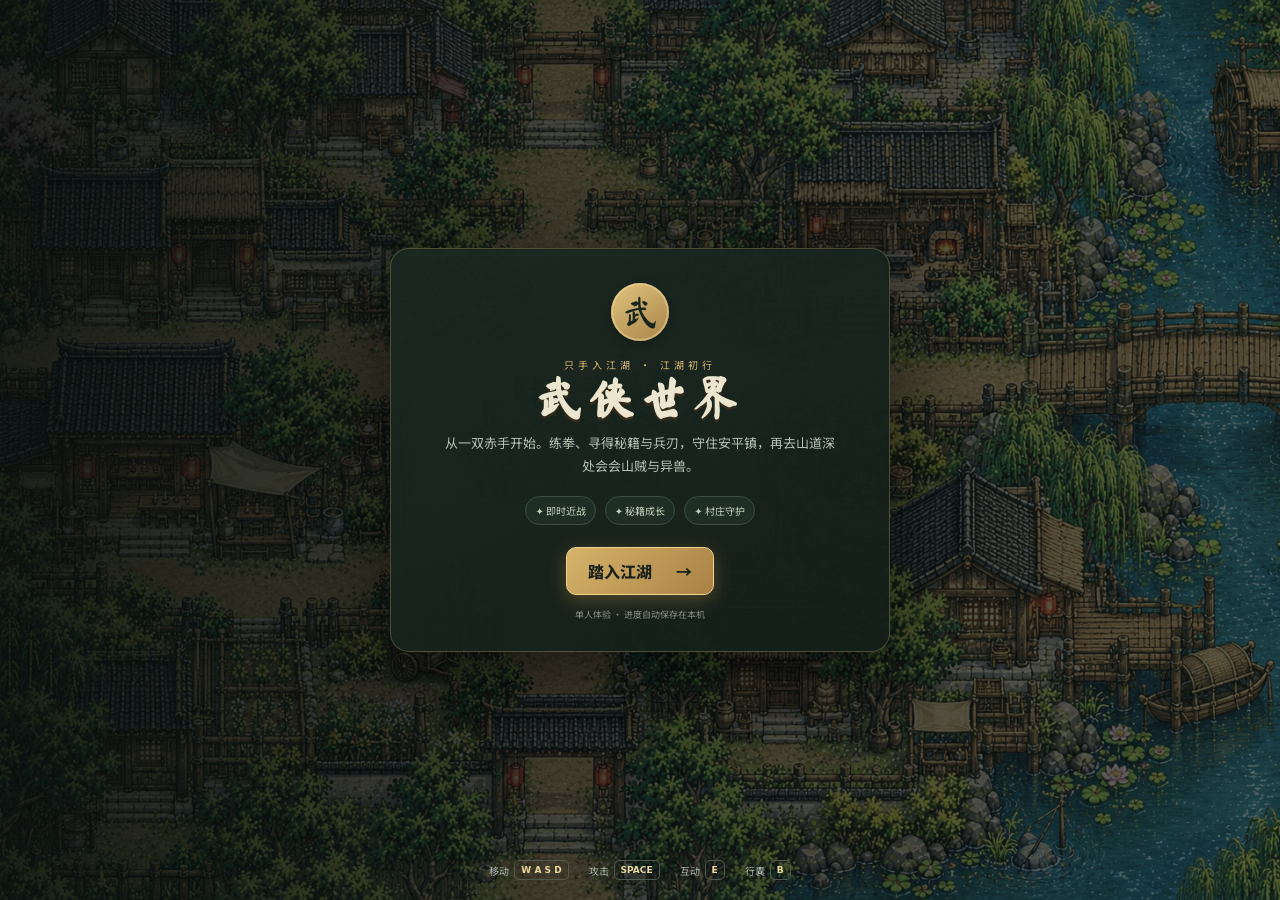
==== index.html @ d709525b "Rebuild as a single-player wuxia adventure" ====
<!doctype html>
<html lang="zh-Hans">
<head>
  <meta charset="utf-8">
  <meta name="viewport" content="width=device-width, initial-scale=1, viewport-fit=cover, maximum-scale=1, user-scalable=no">
  <meta name="theme-color" content="#111a16">
  <meta name="description" content="武侠世界：独自闯荡江湖，练武、护村、寻宝，与强盗和山中异兽交手。">
  <title>武侠世界 · 江湖初行</title>
  <link rel="preload" as="image" href="assets/art/wuxia-village.jpg">
  <link rel="stylesheet" href="styles.css">
</head>
<body>
  <main id="game" class="game-shell">
    <header class="topbar">
      <div class="brand">
        <div class="brand-seal" aria-hidden="true">武</div>
        <div><h1>武侠世界</h1><p>江湖初行 · 单人篇</p></div>
      </div>
      <div class="top-status">
        <span id="regionName" class="status-pill"><i></i>安平镇</span>
        <span class="status-pill"><span class="gold-icon">◈</span><b id="goldText">0</b></span>
        <span class="status-pill"><span class="time-icon">☼</span><b id="timeText">晨时</b></span>
      </div>
      <div class="top-actions">
        <button id="libraryBtn" class="top-button" type="button" title="武学与装备（B）">行囊 <kbd>B</kbd></button>
        <button id="skillsBtn" class="top-button" type="button" title="已学武学（K）">武学 <kbd>K</kbd></button>
      </div>
    </header>

    <section class="play-area" aria-label="武侠世界游戏画面">
      <canvas id="world" tabindex="0" aria-label="使用方向键或 WASD 移动，空格攻击，靠近目标按 E 互动"></canvas>
      <div class="scene-vignette" aria-hidden="true"></div>
      <div id="worldToast" class="world-toast" role="status" aria-live="polite"></div>
      <div class="scene-label"><span class="scene-dot"></span><span id="sceneTitle">安平镇</span><small id="sceneSubtitle">炊烟袅袅，江湖初行</small></div>
      <div class="event-ribbon" id="eventRibbon" hidden><span class="event-mark">!</span><span id="eventText"></span></div>
      <div id="bossBar" class="boss-bar" hidden>
        <div class="boss-label"><span>☠</span><strong id="bossName">山中异兽</strong><span id="bossHpText"></span></div>
        <div class="boss-track"><i id="bossHpBar"></i></div>
      </div>
      <div class="interaction-hint" id="interactionHint" hidden><kbd>E</kbd><span id="interactionText"></span></div>
      <div id="touchStick" class="touch-stick" aria-label="移动摇杆"><div id="stickKnob"></div></div>
      <div class="touch-actions">
        <button id="touchInteract" type="button" aria-label="互动">↥<small>互动</small></button>
        <button id="touchSkill" type="button" aria-label="武学技能">气<small>武学</small></button>
        <button id="touchAttack" type="button" class="attack-touch" aria-label="攻击">✦<small>出招</small></button>
      </div>
      <div class="map-chip" id="mapChip"><span>⌖</span> <span id="mapScene">安平镇</span><b id="dayCount">第 1 日</b></div>
    </section>

    <footer class="hud">
      <section class="vital-panel">
        <div class="vital-title"><span class="avatar-mark">侠</span><div><strong id="heroName">无名游侠</strong><small id="heroStyle">布衣 · 赤手空拳</small></div><button id="openStats" type="button" aria-label="打开角色属性">⌄</button></div>
        <div class="meter-row"><div class="meter-copy"><span>气血</span><b id="hpText">100 / 100</b></div><div class="meter hp-meter"><i id="hpBar"></i></div></div>
        <div class="meter-row qi-row"><div class="meter-copy"><span>内力</span><b id="qiText">40 / 40</b></div><div class="meter qi-meter"><i id="qiBar"></i></div></div>
        <div class="small-stats"><span>⚔ <b id="damageText">18</b></span><span>👣 <b id="speedText">220</b></span><span>☯ <b id="critText">5</b>%</span><span>村民 <b id="villagerText">3/3</b></span></div>
      </section>
      <section class="combat-panel">
        <div class="combat-heading"><div><strong>当前招式</strong><small id="combatHint">靠近敌人后挥拳，攻击会朝向目标</small></div><span id="weaponBadge" class="weapon-badge">空手</span></div>
        <div class="skill-row">
          <button id="basicAttack" class="skill-card basic-card" type="button"><span class="skill-key">SPACE</span><span class="skill-icon">✊</span><strong id="basicName">朴实拳</strong><small>近身 · 单体</small></button>
          <button id="activeSkill" class="skill-card" type="button" disabled><span class="skill-key">Q</span><span id="activeIcon" class="skill-icon">?</span><strong id="activeName">未习得</strong><small id="activeDesc">击败强敌寻得秘籍</small><i id="skillCooldown" class="cooldown-shade"></i></button>
          <div class="world-progress"><div class="progress-head"><strong>江湖阅历</strong><span id="xpText">0 / 80</span></div><div class="progress-track"><i id="xpBar"></i></div><div class="progress-foot"><span>击败 <b id="killText">0</b></span><span>护村 <b id="saveText">0</b></span></div></div>
        </div>
      </section>
      <section class="quick-actions">
        <button id="bagQuick" type="button"><span>🎒</span><b>行囊</b><kbd>B</kbd></button>
        <button id="manualQuick" type="button"><span>📜</span><b>武学</b><kbd>K</kbd></button>
        <button id="useTonic" type="button"><span>🧪</span><b>疗伤</b><small id="tonicCount">0</small></button>
      </section>
    </footer>
    <div class="controls-note"><span>WASD / 方向键 移动</span><span>空格 / J 攻击</span><span>E 互动</span><span>Shift 闪避</span><span>点击地面可行走</span></div>
  </main>

  <section id="startScreen" class="screen-overlay start-screen">
    <div class="start-art" aria-hidden="true"></div>
    <div class="start-card">
      <div class="start-crest">武</div>
      <div class="eyebrow">只手入江湖 · 江湖初行</div>
      <h2>武侠世界</h2>
      <p>从一双赤手开始。练拳、寻得秘籍与兵刃，守住安平镇，再去山道深处会会山贼与异兽。</p>
      <div class="start-features"><span>✦ 即时近战</span><span>✦ 秘籍成长</span><span>✦ 村庄守护</span></div>
      <button id="startButton" class="primary-button" type="button">踏入江湖 <span>→</span></button>
      <small>单人体验 · 进度自动保存在本机</small>
    </div>
    <div class="start-controls"><span>移动 <b>W A S D</b></span><span>攻击 <b>SPACE</b></span><span>互动 <b>E</b></span><span>行囊 <b>B</b></span></div>
  </section>

  <section id="inventoryModal" class="modal" aria-hidden="true">
    <div class="modal-backdrop" data-close="inventory"></div>
    <div class="modal-card inventory-card" role="dialog" aria-modal="true" aria-labelledby="inventoryTitle">
      <div class="modal-heading"><div><span class="modal-emblem">🎒</span><h2 id="inventoryTitle">行囊与装备</h2><p>拾得的兵刃、衣装与靴履会改变身法与出招。</p></div><button class="close-button" data-close="inventory" aria-label="关闭">×</button></div>
      <div class="inventory-layout">
        <div class="equipment-list" id="equipmentList"></div>
        <div class="inventory-items"><div class="subheading"><strong>行囊</strong><small id="inventoryCount">0 件</small></div><div id="itemList" class="item-list"></div></div>
      </div>
      <div id="statsDetails" class="stats-details"></div>
    </div>
  </section>

  <section id="skillsModal" class="modal" aria-hidden="true">
    <div class="modal-backdrop" data-close="skills"></div>
    <div class="modal-card skills-card" role="dialog" aria-modal="true" aria-labelledby="skillsTitle">
      <div class="modal-heading"><div><span class="modal-emblem">📜</span><h2 id="skillsTitle">武学图谱</h2><p>秘籍由江湖中的人和异兽掉落，拾得后即可习得。</p></div><button class="close-button" data-close="skills" aria-label="关闭">×</button></div>
      <div id="learnedSkills" class="learned-skills"></div>
      <div class="martial-path"><span class="path-stamp">✦</span><p>拳掌 · 指法 · 刀剑 · 枪戟 · 轻功 · 内功</p><small>以原创招式构成的武学谱系，后续可继续扩充。</small></div>
    </div>
  </section>

  <section id="endScreen" class="screen-overlay end-screen" hidden>
    <div class="end-card"><span class="end-mark">☯</span><h2 id="endTitle">暂歇片刻</h2><p id="endMessage"></p><button id="returnButton" class="primary-button" type="button">回到安平镇 <span>↗</span></button></div>
  </section>
  <script src="game.js" defer></script>
</body>
</html>
---- styles.css ----
@import url('https://fonts.googleapis.com/css2?family=Ma+Shan+Zheng&family=Noto+Sans+SC:wght@400;500;600;700;800&display=swap');
:root{color-scheme:dark;--ink:#ece5d0;--muted:#9faaa0;--panel:#172722;--panel2:#1d3029;--line:#34483d;--gold:#dfbb6b;--jade:#78c99a;--red:#de7c71;--blue:#83c8d8;--shadow:0 16px 55px #03090780;font-family:'Noto Sans SC',system-ui,sans-serif}*{box-sizing:border-box}html,body{margin:0;width:100%;height:100%;overflow:hidden;background:#101814;color:var(--ink);touch-action:manipulation}button{font:inherit;color:inherit;cursor:pointer}button:focus-visible{outline:2px solid #f0cb76;outline-offset:2px}.game-shell{height:100dvh;min-height:480px;display:grid;grid-template-rows:auto minmax(280px,1fr) auto auto;background:radial-gradient(ellipse at 50% 0%,#1b3028,#111a16 58%);padding:12px 16px 8px;gap:9px}.topbar{display:flex;align-items:center;gap:18px;min-height:54px;padding:0 3px}.brand{display:flex;align-items:center;gap:11px;min-width:235px}.brand-seal,.start-crest{display:grid;place-items:center;font-family:'Ma Shan Zheng',serif;color:#17251d;background:linear-gradient(145deg,#e2c57d,#a78249);box-shadow:inset 0 0 0 2px #f2da9a80,0 3px 12px #0005}.brand-seal{width:42px;height:42px;border-radius:50%;font-size:24px}.brand h1{font-family:'Ma Shan Zheng',serif;font-size:25px;line-height:1;margin:0 0 4px;letter-spacing:2px}.brand p{margin:0;color:#96a89a;font-size:11px;letter-spacing:1.5px}.top-status{display:flex;align-items:center;gap:7px;margin-left:auto}.status-pill{border:1px solid #3a4a40;background:#1b2923;border-radius:999px;padding:7px 12px;color:#c5d0c5;font-size:12px;white-space:nowrap;display:inline-flex;align-items:center;gap:7px}.status-pill:first-child i{width:7px;height:7px;border-radius:50%;background:#7bce91;box-shadow:0 0 9px #78df9a}.status-pill b{color:#f3e9cd;font-size:13px}.gold-icon{color:#e8c66f}.time-icon{color:#adc7a7}.top-actions{display:flex;gap:7px}.top-button{border:1px solid #3b5144;border-radius:11px;background:#20332a;padding:8px 10px;font-size:12px;font-weight:700;white-space:nowrap}.top-button:hover{background:#294237}.top-button kbd{margin-left:5px;font-size:10px;color:#97aa9c}.play-area{position:relative;min-height:0;overflow:hidden;border:1px solid #415448;border-radius:18px;background:#182620;box-shadow:inset 0 0 0 1px #070f0b66}.play-area canvas{position:absolute;inset:0;width:100%;height:100%;display:block;cursor:crosshair;touch-action:none}.scene-vignette{position:absolute;inset:0;pointer-events:none;background:linear-gradient(180deg,#07110b38,transparent 14%,transparent 72%,#07120d60),radial-gradient(ellipse at center,transparent 55%,#07120d38 100%)}.scene-label{position:absolute;left:15px;top:14px;display:flex;align-items:center;gap:8px;padding:8px 11px;border:1px solid #c6b37c57;border-radius:10px;background:#111c18c9;backdrop-filter:blur(5px);pointer-events:none}.scene-label>span:nth-child(2){font-size:13px;font-weight:800}.scene-label small{color:#a9b2a7;font-size:10px;margin-left:2px}.scene-dot{width:7px;height:7px;border-radius:50%;background:#e0bd72;box-shadow:0 0 10px #f3d58c}.event-ribbon{position:absolute;top:14px;left:50%;transform:translateX(-50%);max-width:min(68%,560px);display:flex;align-items:center;gap:8px;border:1px solid #d18b75;border-radius:999px;background:#4c2925eb;padding:8px 14px;color:#ffdfc7;font-size:12px;font-weight:700;box-shadow:0 8px 20px #0b0c0b55;animation:appear .2s ease-out}.event-ribbon[hidden]{display:none}.event-mark{display:grid;place-items:center;width:18px;height:18px;border-radius:50%;background:#dfaa66;color:#341a13}.boss-bar{position:absolute;top:59px;left:50%;transform:translateX(-50%);width:min(360px,48%);padding:6px 10px 8px;border:1px solid #684d42;border-radius:8px;background:#171c18db;box-shadow:0 8px 25px #0005}.boss-label{display:flex;align-items:center;gap:7px;font-size:11px}.boss-label span{color:#d17d67}.boss-label strong{flex:1;color:#e9d6b5}.boss-label #bossHpText{color:#b9b5a3;font-size:10px}.boss-track,.progress-track{height:5px;border-radius:99px;background:#382b27;overflow:hidden}.boss-track{margin-top:5px}.boss-track i{display:block;height:100%;width:100%;background:linear-gradient(90deg,#bc534d,#e7a161);transition:width .15s}.interaction-hint{position:absolute;left:50%;bottom:18px;transform:translateX(-50%);padding:8px 13px;border:1px solid #d5bc75;border-radius:999px;background:#1e2c25ec;display:flex;align-items:center;gap:8px;font-size:12px;font-weight:700;white-space:nowrap;box-shadow:0 6px 20px #0006;animation:float 1.4s ease-in-out infinite}.interaction-hint[hidden]{display:none}.interaction-hint kbd,.controls-note b{border:1px solid #877443;border-radius:4px;background:#493d27;padding:2px 5px;color:#f0d68d;font:700 10px system-ui}.map-chip{position:absolute;right:14px;top:14px;display:flex;align-items:center;gap:6px;padding:7px 10px;border:1px solid #566452;border-radius:9px;background:#151e19c9;font-size:11px;color:#cfdbbf;pointer-events:none}.map-chip>span:first-child{color:#e9c979}.map-chip b{margin-left:5px;padding-left:8px;border-left:1px solid #59624d;color:#a9b7a3;font-size:10px}.hud{display:grid;grid-template-columns:minmax(230px,1.1fr) minmax(390px,1.8fr) minmax(180px,.8fr);gap:8px}.vital-panel,.combat-panel,.quick-actions{border:1px solid #35473d;background:linear-gradient(145deg,#1b2a24ed,#14211bed);border-radius:13px;box-shadow:0 8px 20px #0002}.vital-panel{padding:9px 11px 8px}.vital-title{display:flex;align-items:center;gap:8px;margin-bottom:6px}.avatar-mark{width:28px;height:28px;border:1px solid #9f8354;border-radius:8px;background:#3b3a2a;color:#eed294;display:grid;place-items:center;font-family:'Ma Shan Zheng';font-size:17px}.vital-title>div{display:flex;flex-direction:column;min-width:0;flex:1}.vital-title strong{font-size:12px}.vital-title small{font-size:10px;color:#abb5a7}.vital-title button{border:0;background:transparent;color:#9dab9d;font-size:18px;transform:rotate(180deg);display:none}.meter-row{display:grid;grid-template-columns:42px 1fr;align-items:center;gap:7px;margin:4px 0}.meter-copy{display:flex;justify-content:space-between;grid-column:1/-1;font-size:9px;color:#b2bbae}.meter-copy b{font-size:9px;color:#e7e5d4;font-weight:600}.meter{grid-column:1/-1;height:6px;background:#0d1712;border:1px solid #3c483f;border-radius:20px;overflow:hidden}.meter i{height:100%;display:block;width:100%;border-radius:inherit;transition:width .2s}.hp-meter i{background:linear-gradient(90deg,#b94c48,#ea8a65)}.qi-meter i{background:linear-gradient(90deg,#3288a4,#72cad5)}.small-stats{display:flex;gap:11px;margin-top:6px;color:#9ca99a;font-size:9px;white-space:nowrap}.small-stats b{color:#dddcc8;font-weight:700}.combat-panel{padding:9px 11px}.combat-heading{display:flex;align-items:center;justify-content:space-between;gap:10px}.combat-heading>div{display:flex;flex-direction:column;min-width:0}.combat-heading strong{font-size:12px}.combat-heading small{font-size:9px;color:#95a398;white-space:nowrap;overflow:hidden;text-overflow:ellipsis}.weapon-badge{padding:4px 8px;border:1px solid #7f6944;border-radius:999px;background:#352f23;color:#ecd49a;font-size:10px;white-space:nowrap}.skill-row{display:grid;grid-template-columns:90px 90px 1fr;gap:7px;margin-top:7px}.skill-card{position:relative;min-height:48px;overflow:hidden;display:grid;grid-template-columns:24px 1fr;grid-template-rows:1fr 1fr;align-items:center;text-align:left;padding:4px 7px;border:1px solid #41564a;border-radius:9px;background:#1e3229}.skill-card:not(:disabled):hover{border-color:#d1b16a;background:#2b3b2c}.skill-card:disabled{opacity:.58;cursor:default}.skill-key{position:absolute;right:5px;top:3px;color:#92a094;font-size:8px;font-weight:700}.skill-icon{grid-row:1/3;font-size:17px;color:#f0cd7e;text-shadow:0 2px 7px #0008}.skill-card strong{font-size:9px;white-space:nowrap;overflow:hidden;text-overflow:ellipsis}.skill-card small{font-size:8px;color:#a1aea1;white-space:nowrap;overflow:hidden;text-overflow:ellipsis}.basic-card{border-color:#92784d;background:#332e23}.world-progress{padding:3px 7px;display:flex;flex-direction:column;justify-content:center;gap:5px}.progress-head,.progress-foot{display:flex;align-items:center;justify-content:space-between;color:#a5afa0;font-size:9px}.progress-head strong{font-size:9px;color:#d6cfb9}.progress-track i{display:block;height:100%;width:0;background:linear-gradient(90deg,#c69e53,#ead284);border-radius:99px;transition:width .2s}.progress-foot b{color:#ece3c5}.quick-actions{padding:8px;display:flex;align-items:center;justify-content:space-around;gap:5px}.quick-actions button{min-width:52px;position:relative;display:flex;flex-direction:column;align-items:center;gap:1px;border:1px solid transparent;border-radius:9px;background:transparent;padding:4px 7px;color:#a8b4a6}.quick-actions button:hover{background:#2c3a2e;border-color:#536149}.quick-actions button>span{font-size:17px}.quick-actions button>b{font-size:9px}.quick-actions kbd,.quick-actions small{position:absolute;right:0;top:0;padding:1px 4px;border-radius:7px;background:#34443a;color:#c8d0bd;font:700 8px system-ui}.quick-actions small{font-family:inherit}.controls-note{display:flex;justify-content:center;gap:16px;color:#748477;font-size:9px;padding-bottom:1px}.controls-note span{white-space:nowrap}.screen-overlay{position:fixed;z-index:10;inset:0;display:grid;place-items:center;background:#09100dd6;backdrop-filter:blur(5px)}.screen-overlay[hidden]{display:none}.start-art{position:absolute;inset:0;background:linear-gradient(90deg,#08100ee8 0%,#0b1412bf 44%,#101b15a6 100%),url('assets/art/wuxia-village.jpg') center/cover;filter:saturate(.78)}.start-card{z-index:1;width:min(500px,calc(100% - 38px));padding:34px 38px 30px;border:1px solid #bba16d55;border-radius:19px;background:linear-gradient(150deg,#1a2821f2,#141e19f5);box-shadow:0 25px 100px #0009;text-align:center}.start-crest{width:58px;height:58px;margin:0 auto 16px;border-radius:50%;font-size:35px}.eyebrow{font-size:10px;letter-spacing:4px;color:#d6b96f}.start-card h2{font-family:'Ma Shan Zheng',serif;font-size:46px;letter-spacing:6px;margin:3px 0 10px;text-shadow:0 3px #332a19}.start-card p{margin:0 auto;max-width:390px;color:#b6c1b3;font-size:13px;line-height:1.8}.start-features{display:flex;justify-content:center;gap:9px;margin:19px 0 22px;flex-wrap:wrap}.start-features span{padding:6px 9px;border:1px solid #3b4e40;border-radius:999px;color:#c5d0b7;background:#1e2e25;font-size:10px}.primary-button{border:1px solid #f0d38d;border-radius:10px;background:linear-gradient(130deg,#d5b369,#a98245);color:#1a2119;padding:11px 21px;font-weight:800;box-shadow:0 5px 18px #b18b4660;transition:transform .15s,filter .15s}.primary-button:hover{transform:translateY(-2px);filter:brightness(1.1)}.primary-button span{margin-left:20px}.start-card>small{display:block;margin-top:13px;color:#849287;font-size:9px}.start-controls{position:absolute;z-index:1;bottom:max(20px,env(safe-area-inset-bottom));display:flex;gap:20px;color:#aab4aa;font-size:10px}.start-controls span{display:flex;align-items:center;gap:5px}.start-controls b{padding:4px 6px;border:1px solid #50594e;border-radius:5px;color:#ead8a1;font:700 9px system-ui}.modal{position:fixed;inset:0;z-index:20;display:none;place-items:center;padding:20px}.modal.open{display:grid}.modal-backdrop{position:absolute;inset:0;background:#08100dd1;backdrop-filter:blur(6px)}.modal-card{position:relative;width:min(650px,100%);max-height:min(86dvh,720px);overflow:auto;border:1px solid #506252;border-radius:18px;background:linear-gradient(150deg,#1d2e26,#14211c);box-shadow:var(--shadow);padding:21px 23px}.modal-heading{display:flex;align-items:flex-start;justify-content:space-between;gap:12px;padding-bottom:16px;border-bottom:1px solid #38493e}.modal-heading>div{position:relative;padding-left:48px}.modal-emblem{position:absolute;left:0;top:0;width:36px;height:36px;display:grid;place-items:center;border:1px solid #a9884f;border-radius:10px;background:#382f21;font-size:18px}.modal-heading h2{font-size:20px;margin:0 0 4px}.modal-heading p{margin:0;color:#9ca99d;font-size:11px}.close-button{width:34px;height:34px;border:1px solid #48564a;border-radius:50%;background:#1e2a23;color:#d6d8c6;font-size:22px;line-height:1}.inventory-layout{display:grid;grid-template-columns:1fr 1fr;gap:15px;padding-top:15px}.equipment-list{display:flex;flex-direction:column;gap:7px}.equipment-slot{display:grid;grid-template-columns:38px 1fr auto;align-items:center;gap:8px;padding:9px;border:1px solid #384b3f;border-radius:9px;background:#192920}.equipment-slot .slot-icon{display:grid;place-items:center;width:34px;height:34px;border-radius:8px;background:#2b382c;font-size:20px}.equipment-slot strong{font-size:11px}.equipment-slot small{display:block;margin-top:2px;color:#98a699;font-size:9px}.equipment-slot em{font-style:normal;color:#d8c188;font-size:9px}.subheading{display:flex;justify-content:space-between;align-items:center;margin-bottom:7px}.subheading strong{font-size:12px}.subheading small{color:#92a093;font-size:9px}.item-list{display:flex;flex-direction:column;gap:6px;max-height:210px;overflow:auto}.item-row{display:grid;grid-template-columns:28px 1fr auto;align-items:center;gap:7px;padding:7px;border:1px solid #35483b;border-radius:8px;background:#1a2921}.item-row>span:first-child{font-size:19px;text-align:center}.item-row strong{font-size:10px}.item-row small{display:block;font-size:9px;color:#99a69a}.item-row button{border:1px solid #876f48;border-radius:6px;background:#393120;padding:5px 7px;color:#ecd197;font-size:9px}.item-empty{padding:20px 8px;text-align:center;color:#849285;font-size:10px;border:1px dashed #425247;border-radius:9px}.stats-details{margin-top:15px;padding-top:12px;border-top:1px solid #38493e;display:flex;gap:12px;flex-wrap:wrap;color:#aeb8aa;font-size:10px}.stats-details b{color:#ecd79c}.learned-skills{display:grid;grid-template-columns:1fr 1fr;gap:9px;padding:16px 0}.learned-skill{display:grid;grid-template-columns:36px 1fr;gap:8px;align-items:center;padding:11px;border:1px solid #435347;border-radius:10px;background:#1a2a22}.learned-skill>span{width:33px;height:33px;border:1px solid #786842;border-radius:9px;background:#383222;display:grid;place-items:center;font-size:17px}.learned-skill strong{font-size:11px}.learned-skill small{display:block;color:#a3afa0;font-size:9px;margin-top:3px}.learned-empty{grid-column:1/-1;text-align:center;padding:25px;border:1px dashed #415245;border-radius:10px;color:#9daa9a;font-size:11px;line-height:1.8}.martial-path{position:relative;padding:13px 15px 12px 50px;border:1px solid #5c5238;border-radius:10px;background:#2a2b20}.path-stamp{position:absolute;left:14px;top:50%;transform:translateY(-50%);color:#e1c275;font-size:22px}.martial-path p{margin:0;color:#e4d3a2;font-size:11px;font-weight:700;letter-spacing:1px}.martial-path small{display:block;color:#a8aa91;margin-top:5px;font-size:9px}.end-card{width:min(400px,calc(100% - 36px));padding:34px;text-align:center;border:1px solid #70603d;border-radius:17px;background:#192620;box-shadow:var(--shadow)}.end-mark{font-size:35px;color:#d2b36c}.end-card h2{font-family:'Ma Shan Zheng',serif;font-size:31px;margin:9px}.end-card p{color:#a9b4a9;font-size:12px;line-height:1.7;margin:0 0 20px}.touch-stick,.touch-actions{display:none}.world-toast{position:absolute;top:62px;left:50%;transform:translate(-50%,-8px);padding:8px 14px;border:1px solid #d6bc7a;border-radius:8px;background:#1c2a22ed;color:#f1dfb2;font-size:11px;font-weight:700;opacity:0;pointer-events:none;transition:opacity .2s,transform .2s;white-space:nowrap;max-width:86%;overflow:hidden;text-overflow:ellipsis;z-index:2}.world-toast.visible{opacity:1;transform:translate(-50%,0)}@keyframes appear{from{opacity:0;translate:0 -4px}to{opacity:1;translate:0 0}}@keyframes float{0%,100%{margin-bottom:0}50%{margin-bottom:4px}}
@media(max-width:900px){.game-shell{padding:8px;gap:6px}.topbar{gap:9px;min-height:47px}.brand{min-width:180px}.brand h1{font-size:21px}.brand-seal{width:37px;height:37px}.top-button{padding:7px}.top-button kbd{display:none}.hud{grid-template-columns:minmax(205px,1fr) minmax(340px,1.55fr)}.quick-actions{grid-column:1/-1;min-height:47px}.quick-actions button{flex-direction:row;gap:6px}.quick-actions button>span{font-size:15px}.quick-actions kbd,.quick-actions small{position:static}.controls-note{gap:11px;font-size:8px}.play-area{border-radius:14px}}
@media(max-width:600px){.game-shell{grid-template-rows:auto minmax(0,1fr) auto;min-height:0;padding:env(safe-area-inset-top) 0 env(safe-area-inset-bottom);gap:5px}.topbar{padding:0 10px;min-height:46px}.brand{min-width:0;gap:7px}.brand-seal{width:33px;height:33px;font-size:18px}.brand h1{font-size:18px;letter-spacing:1px;margin-bottom:2px}.brand p{font-size:8px;letter-spacing:1px}.top-status{gap:4px}.status-pill{padding:5px 7px;font-size:10px}.status-pill b{font-size:10px}.top-actions{gap:4px}.top-button{padding:6px 8px;font-size:10px}.top-button kbd{display:none}.play-area{border-radius:0;border-left:0;border-right:0;border-color:#334238}.scene-label{top:8px;left:8px;padding:6px 8px;gap:6px}.scene-label>span:nth-child(2){font-size:11px}.scene-label small{font-size:8px}.map-chip{top:8px;right:8px;padding:5px 7px;font-size:9px}.map-chip b{font-size:8px}.event-ribbon{top:47px;max-width:86%;font-size:10px;padding:6px 10px}.boss-bar{top:84px;width:68%}.interaction-hint{bottom:17px;font-size:10px}.hud{grid-template-columns:1fr 1.15fr;gap:4px;padding:0 5px}.vital-panel,.combat-panel{padding:6px 7px;border-radius:9px}.vital-title{gap:5px;margin-bottom:3px}.avatar-mark{width:23px;height:23px;font-size:14px}.vital-title strong{font-size:10px}.vital-title small{font-size:8px}.small-stats{font-size:7px;gap:6px;margin-top:4px}.small-stats span:nth-child(2){display:none}.meter-row{margin:2px 0}.meter-copy,.meter-copy b{font-size:8px}.meter{height:5px}.combat-heading strong{font-size:10px}.combat-heading small{font-size:8px}.weapon-badge{font-size:8px;padding:3px 6px}.skill-row{grid-template-columns:60px 60px;gap:4px;margin-top:5px}.skill-card{min-height:43px;padding:3px 5px;grid-template-columns:19px 1fr}.skill-icon{font-size:14px}.skill-card strong{font-size:8px}.skill-card small{font-size:7px}.skill-key{font-size:7px}.world-progress{grid-column:1/-1;display:grid;grid-template-columns:auto 1fr auto;gap:5px;align-items:center;padding:0}.progress-head,.progress-foot{font-size:7px}.progress-head strong{font-size:7px}.progress-track{height:4px}.progress-foot{display:none}.quick-actions{grid-column:1/-1;padding:3px 6px;min-height:35px;justify-content:center;gap:18px}.quick-actions button{padding:2px 5px}.quick-actions button>span{font-size:13px}.quick-actions button>b{font-size:8px}.quick-actions kbd,.quick-actions small{font-size:7px}.controls-note{display:none}.touch-stick{position:absolute;bottom:17px;left:14px;display:grid;place-items:center;width:93px;height:93px;border:1px solid #c3c39b69;border-radius:50%;background:#14201a70;backdrop-filter:blur(2px);touch-action:none}.touch-stick:before{content:'';position:absolute;width:52px;height:52px;border:1px solid #b5ba9866;border-radius:50%}.touch-stick>div{width:38px;height:38px;z-index:1;border:1px solid #e0d39a;border-radius:50%;background:#857445bd;box-shadow:0 3px 8px #0006;touch-action:none}.touch-actions{position:absolute;right:12px;bottom:14px;display:flex;align-items:flex-end;gap:7px}.touch-actions button{width:47px;height:47px;display:flex;flex-direction:column;align-items:center;justify-content:center;gap:0;border:1px solid #c4b47d;border-radius:50%;background:#27352bbc;color:#f1deaf;font-size:18px;box-shadow:0 3px 11px #0006;touch-action:manipulation}.touch-actions button small{font-size:7px;line-height:1}.touch-actions .attack-touch{width:57px;height:57px;background:#754337d9;border-color:#dc9c70;font-size:22px}.world-toast{top:42px;font-size:10px}.inventory-layout{grid-template-columns:1fr;gap:11px}.equipment-list{display:grid;grid-template-columns:1fr 1fr}.equipment-slot{grid-template-columns:30px 1fr;padding:6px;gap:5px}.equipment-slot .slot-icon{width:28px;height:28px;font-size:16px}.equipment-slot em{display:none}.modal{padding:10px}.modal-card{padding:15px;max-height:88dvh;border-radius:14px}.modal-heading h2{font-size:17px}.modal-heading p{font-size:9px}.learned-skills{grid-template-columns:1fr}.start-card{padding:27px 23px 24px}.start-card h2{font-size:38px}.start-card p{font-size:11px}.start-controls{gap:8px;flex-wrap:wrap;justify-content:center;width:90%;bottom:calc(env(safe-area-inset-bottom) + 8px);font-size:8px}.start-controls b{font-size:8px}}
@media(max-width:380px){.topbar{padding:0 6px}.top-status .status-pill:first-child{display:none}.top-button{font-size:9px;padding:5px}.hud{grid-template-columns:1fr 1fr}.skill-row{grid-template-columns:1fr 1fr}.small-stats span:last-child{display:none}.touch-stick{width:80px;height:80px;left:9px}.touch-stick>div{width:34px;height:34px}.touch-actions{right:8px;gap:4px}.touch-actions button{width:42px;height:42px}.touch-actions .attack-touch{width:52px;height:52px}}
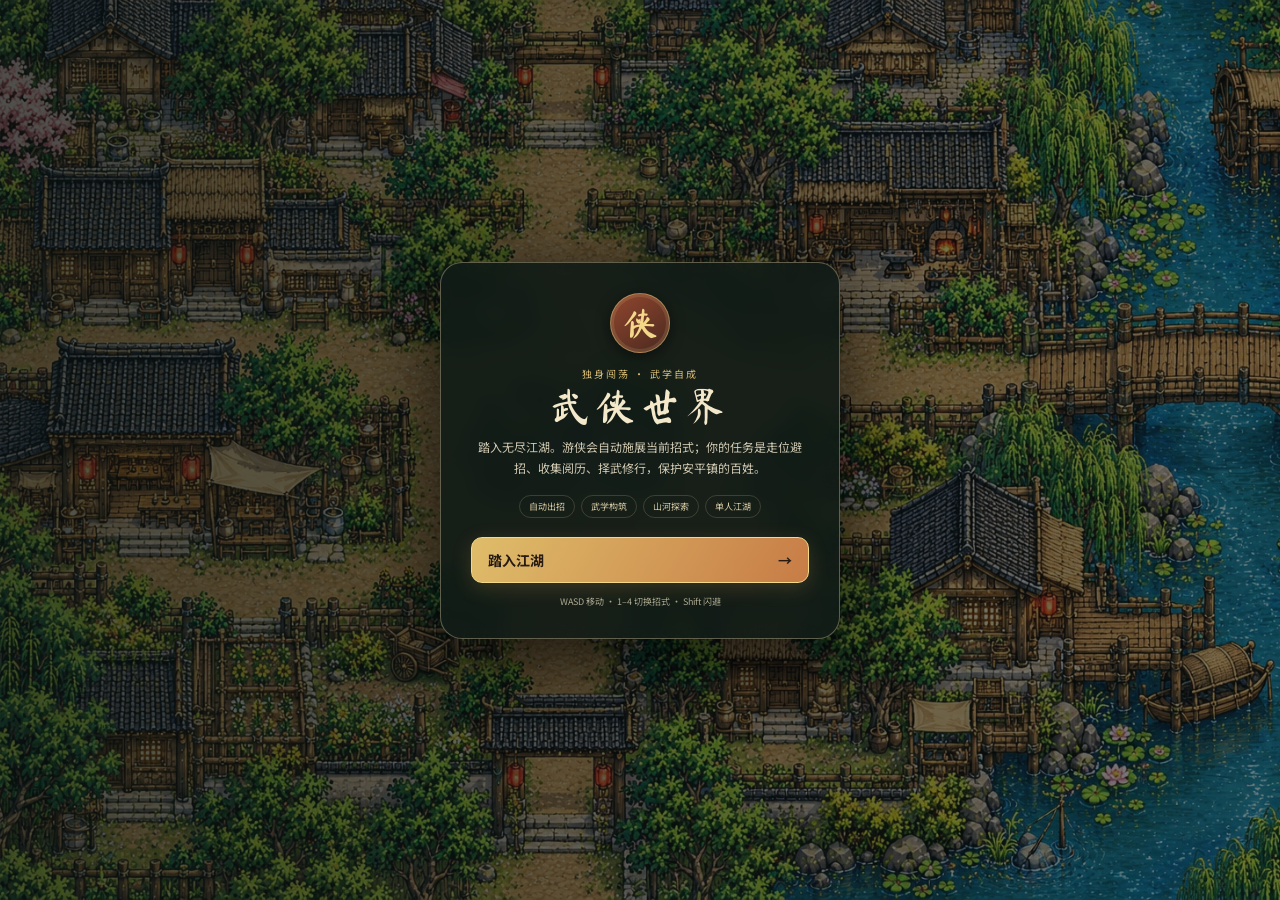
==== commit 1818f599: "Polish wuxia survivor combat effects" ====
--- a/index.html
+++ b/index.html
@@ -4,111 +4,54 @@
   <meta charset="utf-8">
   <meta name="viewport" content="width=device-width, initial-scale=1, viewport-fit=cover, maximum-scale=1, user-scalable=no">
   <meta name="theme-color" content="#111a16">
-  <meta name="description" content="武侠世界：独自闯荡江湖，练武、护村、寻宝，与强盗和山中异兽交手。">
-  <title>武侠世界 · 江湖初行</title>
-  <link rel="preload" as="image" href="assets/art/wuxia-village.jpg">
+  <meta name="description" content="武侠世界：独闯江湖、修习武学、收集神兵，在无尽山河中迎战群敌。">
+  <link rel="icon" href="data:,">
+  <title>武侠世界 · 江湖生存</title>
   <link rel="stylesheet" href="styles.css">
 </head>
 <body>
-  <main id="game" class="game-shell">
+  <main class="game-shell">
+    <canvas id="world" tabindex="0" aria-label="使用方向键或 WASD 移动，武学会自动攻击附近的敌人"></canvas>
+
     <header class="topbar">
-      <div class="brand">
-        <div class="brand-seal" aria-hidden="true">武</div>
-        <div><h1>武侠世界</h1><p>江湖初行 · 单人篇</p></div>
+      <div class="brand"><span class="seal">侠</span><div><h1>武侠世界</h1><small id="regionName">安平镇</small></div></div>
+      <div class="top-stats">
+        <span class="stat-pill"><small>境界</small><b id="levelText">初入江湖 · 1</b></span>
+        <span class="stat-pill"><small>击败</small><b id="killText">0</b></span>
+        <span class="stat-pill"><small>历时</small><b id="timeText">00:00</b></span>
+        <span class="stat-pill weather"><small id="weatherIcon">☀</small><b id="weatherText">晴</b></span>
       </div>
-      <div class="top-status">
-        <span id="regionName" class="status-pill"><i></i>安平镇</span>
-        <span class="status-pill"><span class="gold-icon">◈</span><b id="goldText">0</b></span>
-        <span class="status-pill"><span class="time-icon">☼</span><b id="timeText">晨时</b></span>
-      </div>
-      <div class="top-actions">
-        <button id="libraryBtn" class="top-button" type="button" title="武学与装备（B）">行囊 <kbd>B</kbd></button>
-        <button id="skillsBtn" class="top-button" type="button" title="已学武学（K）">武学 <kbd>K</kbd></button>
-      </div>
+      <div class="top-actions"><button id="mapBtn" type="button" title="江湖地图">地图</button><button id="bagBtn" type="button" title="行囊（B）">行囊 <kbd>B</kbd></button></div>
     </header>
 
-    <section class="play-area" aria-label="武侠世界游戏画面">
-      <canvas id="world" tabindex="0" aria-label="使用方向键或 WASD 移动，空格攻击，靠近目标按 E 互动"></canvas>
-      <div class="scene-vignette" aria-hidden="true"></div>
-      <div id="worldToast" class="world-toast" role="status" aria-live="polite"></div>
-      <div class="scene-label"><span class="scene-dot"></span><span id="sceneTitle">安平镇</span><small id="sceneSubtitle">炊烟袅袅，江湖初行</small></div>
-      <div class="event-ribbon" id="eventRibbon" hidden><span class="event-mark">!</span><span id="eventText"></span></div>
-      <div id="bossBar" class="boss-bar" hidden>
-        <div class="boss-label"><span>☠</span><strong id="bossName">山中异兽</strong><span id="bossHpText"></span></div>
-        <div class="boss-track"><i id="bossHpBar"></i></div>
-      </div>
-      <div class="interaction-hint" id="interactionHint" hidden><kbd>E</kbd><span id="interactionText"></span></div>
-      <div id="touchStick" class="touch-stick" aria-label="移动摇杆"><div id="stickKnob"></div></div>
-      <div class="touch-actions">
-        <button id="touchInteract" type="button" aria-label="互动">↥<small>互动</small></button>
-        <button id="touchSkill" type="button" aria-label="武学技能">气<small>武学</small></button>
-        <button id="touchAttack" type="button" class="attack-touch" aria-label="攻击">✦<small>出招</small></button>
-      </div>
-      <div class="map-chip" id="mapChip"><span>⌖</span> <span id="mapScene">安平镇</span><b id="dayCount">第 1 日</b></div>
+    <div class="event-ribbon" id="eventRibbon" hidden><i></i><span id="eventText"></span></div>
+    <div class="boss-bar" id="bossBar" hidden><div class="boss-label"><b id="bossName">寨主</b><span id="bossHpText"></span></div><div><i id="bossHpBar"></i></div></div>
+    <div class="run-toast" id="toast" role="status" aria-live="polite"></div>
+
+    <section class="status-panel" aria-label="角色状态">
+      <div class="hero-line"><div class="hero-mark">侠</div><div class="hero-meta"><b>无名游侠</b><small id="weaponName">粗木棍</small></div><div class="gold"><span>◈</span><b id="goldText">25</b></div></div>
+      <div class="meter"><div class="meter-label"><span>气血</span><b id="hpText">100 / 100</b></div><div class="track hp"><i id="hpBar"></i></div></div>
+      <div class="meter"><div class="meter-label"><span>内力</span><b id="qiText">40 / 40</b></div><div class="track qi"><i id="qiBar"></i></div></div>
+      <div class="meter"><div class="meter-label"><span>江湖阅历</span><b id="xpText">0 / 30</b></div><div class="track xp"><i id="xpBar"></i></div></div>
+      <div class="compact-stats"><span>⚔ <b id="damageText">8</b></span><span>☯ <b id="critText">5</b>%会心</span><span>👣 <b id="speedText">210</b></span><span>村民 <b id="villagerText">3/3</b></span></div>
     </section>
 
-    <footer class="hud">
-      <section class="vital-panel">
-        <div class="vital-title"><span class="avatar-mark">侠</span><div><strong id="heroName">无名游侠</strong><small id="heroStyle">布衣 · 赤手空拳</small></div><button id="openStats" type="button" aria-label="打开角色属性">⌄</button></div>
-        <div class="meter-row"><div class="meter-copy"><span>气血</span><b id="hpText">100 / 100</b></div><div class="meter hp-meter"><i id="hpBar"></i></div></div>
-        <div class="meter-row qi-row"><div class="meter-copy"><span>内力</span><b id="qiText">40 / 40</b></div><div class="meter qi-meter"><i id="qiBar"></i></div></div>
-        <div class="small-stats"><span>⚔ <b id="damageText">18</b></span><span>👣 <b id="speedText">220</b></span><span>☯ <b id="critText">5</b>%</span><span>村民 <b id="villagerText">3/3</b></span></div>
-      </section>
-      <section class="combat-panel">
-        <div class="combat-heading"><div><strong>当前招式</strong><small id="combatHint">靠近敌人后挥拳，攻击会朝向目标</small></div><span id="weaponBadge" class="weapon-badge">空手</span></div>
-        <div class="skill-row">
-          <button id="basicAttack" class="skill-card basic-card" type="button"><span class="skill-key">SPACE</span><span class="skill-icon">✊</span><strong id="basicName">朴实拳</strong><small>近身 · 单体</small></button>
-          <button id="activeSkill" class="skill-card" type="button" disabled><span class="skill-key">Q</span><span id="activeIcon" class="skill-icon">?</span><strong id="activeName">未习得</strong><small id="activeDesc">击败强敌寻得秘籍</small><i id="skillCooldown" class="cooldown-shade"></i></button>
-          <div class="world-progress"><div class="progress-head"><strong>江湖阅历</strong><span id="xpText">0 / 80</span></div><div class="progress-track"><i id="xpBar"></i></div><div class="progress-foot"><span>击败 <b id="killText">0</b></span><span>护村 <b id="saveText">0</b></span></div></div>
-        </div>
-      </section>
-      <section class="quick-actions">
-        <button id="bagQuick" type="button"><span>🎒</span><b>行囊</b><kbd>B</kbd></button>
-        <button id="manualQuick" type="button"><span>📜</span><b>武学</b><kbd>K</kbd></button>
-        <button id="useTonic" type="button"><span>🧪</span><b>疗伤</b><small id="tonicCount">0</small></button>
-      </section>
-    </footer>
-    <div class="controls-note"><span>WASD / 方向键 移动</span><span>空格 / J 攻击</span><span>E 互动</span><span>Shift 闪避</span><span>点击地面可行走</span></div>
+    <section class="skill-dock" aria-label="当前武学">
+      <div class="dock-heading"><span>当前招式 <small>招式自动施展 · 按数字键切换</small></span><small id="moveHint">躲避、走位、挑选克制招式</small></div>
+      <div id="skillSlots" class="skill-slots"></div>
+    </section>
+
+    <div class="mobile-stick" id="touchStick" aria-label="移动摇杆"><i id="stickKnob"></i></div>
+    <div class="mobile-actions"><button id="touchDodge" aria-label="轻功闪避">闪<small>轻功</small></button><button id="touchSkill" aria-label="切换武学">换<small>武学</small></button></div>
+    <div class="controls-hint">WASD / 方向键移动 · 招式自动攻击 · 1–4 切换武学 · Shift 闪避 · B 行囊</div>
+
+    <div class="modal-shade" id="levelModal" hidden><div class="choice-panel"><div class="choice-kicker">江湖顿悟 · 第 <b id="choiceLevel">2</b> 重</div><h2>择一精进</h2><p>群敌仍在逼近，选一门武学或强化你的身法。</p><div id="choiceCards" class="choice-cards"></div></div></div>
+    <div class="modal-shade" id="bagModal" hidden><div class="dialog-panel"><div class="dialog-head"><div><small>行囊</small><h2>兵刃与武学</h2></div><button data-close="bagModal" aria-label="关闭行囊">×</button></div><div class="bag-columns"><section><h3>已习武学</h3><div id="bagSkills"></div></section><section><h3>所持兵刃</h3><div id="bagWeapons"></div></section></div><p class="dialog-note">拾得的秘籍、神兵和灵宠会保存在行囊。打开行囊时江湖仍在运转。</p></div></div>
+    <div class="modal-shade map-shade" id="mapModal" hidden><div class="dialog-panel map-dialog"><div class="dialog-head"><div><small>山河图</small><h2>江湖地图</h2></div><button data-close="mapModal" aria-label="关闭地图">×</button></div><canvas id="minimap" width="760" height="460"></canvas><p class="dialog-note">金色为你，红点为敌，青色为安平镇。山河无尽，随时可以回镇护村。</p></div></div>
+
+    <section class="screen-overlay" id="startScreen"><div class="start-card"><span class="start-seal">侠</span><div class="eyebrow">独身闯荡 · 武学自成</div><h2>武侠世界</h2><p>踏入无尽江湖。游侠会自动施展当前招式；你的任务是走位避招、收集阅历、择武修行，保护安平镇的百姓。</p><div class="start-tags"><span>自动出招</span><span>武学构筑</span><span>山河探索</span><span>单人江湖</span></div><button id="startButton">踏入江湖 <b>→</b></button><small>WASD 移动 · 1–4 切换招式 · Shift 闪避</small></div></section>
+    <section class="screen-overlay end-screen" id="endScreen" hidden><div class="start-card"><span class="start-seal">☯</span><div class="eyebrow">暂别江湖</div><h2 id="endTitle">行走结束</h2><p id="endMessage"></p><button id="restartButton">再闯江湖 <b>↻</b></button></div></section>
   </main>
-
-  <section id="startScreen" class="screen-overlay start-screen">
-    <div class="start-art" aria-hidden="true"></div>
-    <div class="start-card">
-      <div class="start-crest">武</div>
-      <div class="eyebrow">只手入江湖 · 江湖初行</div>
-      <h2>武侠世界</h2>
-      <p>从一双赤手开始。练拳、寻得秘籍与兵刃，守住安平镇，再去山道深处会会山贼与异兽。</p>
-      <div class="start-features"><span>✦ 即时近战</span><span>✦ 秘籍成长</span><span>✦ 村庄守护</span></div>
-      <button id="startButton" class="primary-button" type="button">踏入江湖 <span>→</span></button>
-      <small>单人体验 · 进度自动保存在本机</small>
-    </div>
-    <div class="start-controls"><span>移动 <b>W A S D</b></span><span>攻击 <b>SPACE</b></span><span>互动 <b>E</b></span><span>行囊 <b>B</b></span></div>
-  </section>
-
-  <section id="inventoryModal" class="modal" aria-hidden="true">
-    <div class="modal-backdrop" data-close="inventory"></div>
-    <div class="modal-card inventory-card" role="dialog" aria-modal="true" aria-labelledby="inventoryTitle">
-      <div class="modal-heading"><div><span class="modal-emblem">🎒</span><h2 id="inventoryTitle">行囊与装备</h2><p>拾得的兵刃、衣装与靴履会改变身法与出招。</p></div><button class="close-button" data-close="inventory" aria-label="关闭">×</button></div>
-      <div class="inventory-layout">
-        <div class="equipment-list" id="equipmentList"></div>
-        <div class="inventory-items"><div class="subheading"><strong>行囊</strong><small id="inventoryCount">0 件</small></div><div id="itemList" class="item-list"></div></div>
-      </div>
-      <div id="statsDetails" class="stats-details"></div>
-    </div>
-  </section>
-
-  <section id="skillsModal" class="modal" aria-hidden="true">
-    <div class="modal-backdrop" data-close="skills"></div>
-    <div class="modal-card skills-card" role="dialog" aria-modal="true" aria-labelledby="skillsTitle">
-      <div class="modal-heading"><div><span class="modal-emblem">📜</span><h2 id="skillsTitle">武学图谱</h2><p>秘籍由江湖中的人和异兽掉落，拾得后即可习得。</p></div><button class="close-button" data-close="skills" aria-label="关闭">×</button></div>
-      <div id="learnedSkills" class="learned-skills"></div>
-      <div class="martial-path"><span class="path-stamp">✦</span><p>拳掌 · 指法 · 刀剑 · 枪戟 · 轻功 · 内功</p><small>以原创招式构成的武学谱系，后续可继续扩充。</small></div>
-    </div>
-  </section>
-
-  <section id="endScreen" class="screen-overlay end-screen" hidden>
-    <div class="end-card"><span class="end-mark">☯</span><h2 id="endTitle">暂歇片刻</h2><p id="endMessage"></p><button id="returnButton" class="primary-button" type="button">回到安平镇 <span>↗</span></button></div>
-  </section>
   <script src="game.js" defer></script>
 </body>
 </html>
--- a/styles.css
+++ b/styles.css
@@ -1,5 +1,2 @@
-@import url('https://fonts.googleapis.com/css2?family=Ma+Shan+Zheng&family=Noto+Sans+SC:wght@400;500;600;700;800&display=swap');
-:root{color-scheme:dark;--ink:#ece5d0;--muted:#9faaa0;--panel:#172722;--panel2:#1d3029;--line:#34483d;--gold:#dfbb6b;--jade:#78c99a;--red:#de7c71;--blue:#83c8d8;--shadow:0 16px 55px #03090780;font-family:'Noto Sans SC',system-ui,sans-serif}*{box-sizing:border-box}html,body{margin:0;width:100%;height:100%;overflow:hidden;background:#101814;color:var(--ink);touch-action:manipulation}button{font:inherit;color:inherit;cursor:pointer}button:focus-visible{outline:2px solid #f0cb76;outline-offset:2px}.game-shell{height:100dvh;min-height:480px;display:grid;grid-template-rows:auto minmax(280px,1fr) auto auto;background:radial-gradient(ellipse at 50% 0%,#1b3028,#111a16 58%);padding:12px 16px 8px;gap:9px}.topbar{display:flex;align-items:center;gap:18px;min-height:54px;padding:0 3px}.brand{display:flex;align-items:center;gap:11px;min-width:235px}.brand-seal,.start-crest{display:grid;place-items:center;font-family:'Ma Shan Zheng',serif;color:#17251d;background:linear-gradient(145deg,#e2c57d,#a78249);box-shadow:inset 0 0 0 2px #f2da9a80,0 3px 12px #0005}.brand-seal{width:42px;height:42px;border-radius:50%;font-size:24px}.brand h1{font-family:'Ma Shan Zheng',serif;font-size:25px;line-height:1;margin:0 0 4px;letter-spacing:2px}.brand p{margin:0;color:#96a89a;font-size:11px;letter-spacing:1.5px}.top-status{display:flex;align-items:center;gap:7px;margin-left:auto}.status-pill{border:1px solid #3a4a40;background:#1b2923;border-radius:999px;padding:7px 12px;color:#c5d0c5;font-size:12px;white-space:nowrap;display:inline-flex;align-items:center;gap:7px}.status-pill:first-child i{width:7px;height:7px;border-radius:50%;background:#7bce91;box-shadow:0 0 9px #78df9a}.status-pill b{color:#f3e9cd;font-size:13px}.gold-icon{color:#e8c66f}.time-icon{color:#adc7a7}.top-actions{display:flex;gap:7px}.top-button{border:1px solid #3b5144;border-radius:11px;background:#20332a;padding:8px 10px;font-size:12px;font-weight:700;white-space:nowrap}.top-button:hover{background:#294237}.top-button kbd{margin-left:5px;font-size:10px;color:#97aa9c}.play-area{position:relative;min-height:0;overflow:hidden;border:1px solid #415448;border-radius:18px;background:#182620;box-shadow:inset 0 0 0 1px #070f0b66}.play-area canvas{position:absolute;inset:0;width:100%;height:100%;display:block;cursor:crosshair;touch-action:none}.scene-vignette{position:absolute;inset:0;pointer-events:none;background:linear-gradient(180deg,#07110b38,transparent 14%,transparent 72%,#07120d60),radial-gradient(ellipse at center,transparent 55%,#07120d38 100%)}.scene-label{position:absolute;left:15px;top:14px;display:flex;align-items:center;gap:8px;padding:8px 11px;border:1px solid #c6b37c57;border-radius:10px;background:#111c18c9;backdrop-filter:blur(5px);pointer-events:none}.scene-label>span:nth-child(2){font-size:13px;font-weight:800}.scene-label small{color:#a9b2a7;font-size:10px;margin-left:2px}.scene-dot{width:7px;height:7px;border-radius:50%;background:#e0bd72;box-shadow:0 0 10px #f3d58c}.event-ribbon{position:absolute;top:14px;left:50%;transform:translateX(-50%);max-width:min(68%,560px);display:flex;align-items:center;gap:8px;border:1px solid #d18b75;border-radius:999px;background:#4c2925eb;padding:8px 14px;color:#ffdfc7;font-size:12px;font-weight:700;box-shadow:0 8px 20px #0b0c0b55;animation:appear .2s ease-out}.event-ribbon[hidden]{display:none}.event-mark{display:grid;place-items:center;width:18px;height:18px;border-radius:50%;background:#dfaa66;color:#341a13}.boss-bar{position:absolute;top:59px;left:50%;transform:translateX(-50%);width:min(360px,48%);padding:6px 10px 8px;border:1px solid #684d42;border-radius:8px;background:#171c18db;box-shadow:0 8px 25px #0005}.boss-label{display:flex;align-items:center;gap:7px;font-size:11px}.boss-label span{color:#d17d67}.boss-label strong{flex:1;color:#e9d6b5}.boss-label #bossHpText{color:#b9b5a3;font-size:10px}.boss-track,.progress-track{height:5px;border-radius:99px;background:#382b27;overflow:hidden}.boss-track{margin-top:5px}.boss-track i{display:block;height:100%;width:100%;background:linear-gradient(90deg,#bc534d,#e7a161);transition:width .15s}.interaction-hint{position:absolute;left:50%;bottom:18px;transform:translateX(-50%);padding:8px 13px;border:1px solid #d5bc75;border-radius:999px;background:#1e2c25ec;display:flex;align-items:center;gap:8px;font-size:12px;font-weight:700;white-space:nowrap;box-shadow:0 6px 20px #0006;animation:float 1.4s ease-in-out infinite}.interaction-hint[hidden]{display:none}.interaction-hint kbd,.controls-note b{border:1px solid #877443;border-radius:4px;background:#493d27;padding:2px 5px;color:#f0d68d;font:700 10px system-ui}.map-chip{position:absolute;right:14px;top:14px;display:flex;align-items:center;gap:6px;padding:7px 10px;border:1px solid #566452;border-radius:9px;background:#151e19c9;font-size:11px;color:#cfdbbf;pointer-events:none}.map-chip>span:first-child{color:#e9c979}.map-chip b{margin-left:5px;padding-left:8px;border-left:1px solid #59624d;color:#a9b7a3;font-size:10px}.hud{display:grid;grid-template-columns:minmax(230px,1.1fr) minmax(390px,1.8fr) minmax(180px,.8fr);gap:8px}.vital-panel,.combat-panel,.quick-actions{border:1px solid #35473d;background:linear-gradient(145deg,#1b2a24ed,#14211bed);border-radius:13px;box-shadow:0 8px 20px #0002}.vital-panel{padding:9px 11px 8px}.vital-title{display:flex;align-items:center;gap:8px;margin-bottom:6px}.avatar-mark{width:28px;height:28px;border:1px solid #9f8354;border-radius:8px;background:#3b3a2a;color:#eed294;display:grid;place-items:center;font-family:'Ma Shan Zheng';font-size:17px}.vital-title>div{display:flex;flex-direction:column;min-width:0;flex:1}.vital-title strong{font-size:12px}.vital-title small{font-size:10px;color:#abb5a7}.vital-title button{border:0;background:transparent;color:#9dab9d;font-size:18px;transform:rotate(180deg);display:none}.meter-row{display:grid;grid-template-columns:42px 1fr;align-items:center;gap:7px;margin:4px 0}.meter-copy{display:flex;justify-content:space-between;grid-column:1/-1;font-size:9px;color:#b2bbae}.meter-copy b{font-size:9px;color:#e7e5d4;font-weight:600}.meter{grid-column:1/-1;height:6px;background:#0d1712;border:1px solid #3c483f;border-radius:20px;overflow:hidden}.meter i{height:100%;display:block;width:100%;border-radius:inherit;transition:width .2s}.hp-meter i{background:linear-gradient(90deg,#b94c48,#ea8a65)}.qi-meter i{background:linear-gradient(90deg,#3288a4,#72cad5)}.small-stats{display:flex;gap:11px;margin-top:6px;color:#9ca99a;font-size:9px;white-space:nowrap}.small-stats b{color:#dddcc8;font-weight:700}.combat-panel{padding:9px 11px}.combat-heading{display:flex;align-items:center;justify-content:space-between;gap:10px}.combat-heading>div{display:flex;flex-direction:column;min-width:0}.combat-heading strong{font-size:12px}.combat-heading small{font-size:9px;color:#95a398;white-space:nowrap;overflow:hidden;text-overflow:ellipsis}.weapon-badge{padding:4px 8px;border:1px solid #7f6944;border-radius:999px;background:#352f23;color:#ecd49a;font-size:10px;white-space:nowrap}.skill-row{display:grid;grid-template-columns:90px 90px 1fr;gap:7px;margin-top:7px}.skill-card{position:relative;min-height:48px;overflow:hidden;display:grid;grid-template-columns:24px 1fr;grid-template-rows:1fr 1fr;align-items:center;text-align:left;padding:4px 7px;border:1px solid #41564a;border-radius:9px;background:#1e3229}.skill-card:not(:disabled):hover{border-color:#d1b16a;background:#2b3b2c}.skill-card:disabled{opacity:.58;cursor:default}.skill-key{position:absolute;right:5px;top:3px;color:#92a094;font-size:8px;font-weight:700}.skill-icon{grid-row:1/3;font-size:17px;color:#f0cd7e;text-shadow:0 2px 7px #0008}.skill-card strong{font-size:9px;white-space:nowrap;overflow:hidden;text-overflow:ellipsis}.skill-card small{font-size:8px;color:#a1aea1;white-space:nowrap;overflow:hidden;text-overflow:ellipsis}.basic-card{border-color:#92784d;background:#332e23}.world-progress{padding:3px 7px;display:flex;flex-direction:column;justify-content:center;gap:5px}.progress-head,.progress-foot{display:flex;align-items:center;justify-content:space-between;color:#a5afa0;font-size:9px}.progress-head strong{font-size:9px;color:#d6cfb9}.progress-track i{display:block;height:100%;width:0;background:linear-gradient(90deg,#c69e53,#ead284);border-radius:99px;transition:width .2s}.progress-foot b{color:#ece3c5}.quick-actions{padding:8px;display:flex;align-items:center;justify-content:space-around;gap:5px}.quick-actions button{min-width:52px;position:relative;display:flex;flex-direction:column;align-items:center;gap:1px;border:1px solid transparent;border-radius:9px;background:transparent;padding:4px 7px;color:#a8b4a6}.quick-actions button:hover{background:#2c3a2e;border-color:#536149}.quick-actions button>span{font-size:17px}.quick-actions button>b{font-size:9px}.quick-actions kbd,.quick-actions small{position:absolute;right:0;top:0;padding:1px 4px;border-radius:7px;background:#34443a;color:#c8d0bd;font:700 8px system-ui}.quick-actions small{font-family:inherit}.controls-note{display:flex;justify-content:center;gap:16px;color:#748477;font-size:9px;padding-bottom:1px}.controls-note span{white-space:nowrap}.screen-overlay{position:fixed;z-index:10;inset:0;display:grid;place-items:center;background:#09100dd6;backdrop-filter:blur(5px)}.screen-overlay[hidden]{display:none}.start-art{position:absolute;inset:0;background:linear-gradient(90deg,#08100ee8 0%,#0b1412bf 44%,#101b15a6 100%),url('assets/art/wuxia-village.jpg') center/cover;filter:saturate(.78)}.start-card{z-index:1;width:min(500px,calc(100% - 38px));padding:34px 38px 30px;border:1px solid #bba16d55;border-radius:19px;background:linear-gradient(150deg,#1a2821f2,#141e19f5);box-shadow:0 25px 100px #0009;text-align:center}.start-crest{width:58px;height:58px;margin:0 auto 16px;border-radius:50%;font-size:35px}.eyebrow{font-size:10px;letter-spacing:4px;color:#d6b96f}.start-card h2{font-family:'Ma Shan Zheng',serif;font-size:46px;letter-spacing:6px;margin:3px 0 10px;text-shadow:0 3px #332a19}.start-card p{margin:0 auto;max-width:390px;color:#b6c1b3;font-size:13px;line-height:1.8}.start-features{display:flex;justify-content:center;gap:9px;margin:19px 0 22px;flex-wrap:wrap}.start-features span{padding:6px 9px;border:1px solid #3b4e40;border-radius:999px;color:#c5d0b7;background:#1e2e25;font-size:10px}.primary-button{border:1px solid #f0d38d;border-radius:10px;background:linear-gradient(130deg,#d5b369,#a98245);color:#1a2119;padding:11px 21px;font-weight:800;box-shadow:0 5px 18px #b18b4660;transition:transform .15s,filter .15s}.primary-button:hover{transform:translateY(-2px);filter:brightness(1.1)}.primary-button span{margin-left:20px}.start-card>small{display:block;margin-top:13px;color:#849287;font-size:9px}.start-controls{position:absolute;z-index:1;bottom:max(20px,env(safe-area-inset-bottom));display:flex;gap:20px;color:#aab4aa;font-size:10px}.start-controls span{display:flex;align-items:center;gap:5px}.start-controls b{padding:4px 6px;border:1px solid #50594e;border-radius:5px;color:#ead8a1;font:700 9px system-ui}.modal{position:fixed;inset:0;z-index:20;display:none;place-items:center;padding:20px}.modal.open{display:grid}.modal-backdrop{position:absolute;inset:0;background:#08100dd1;backdrop-filter:blur(6px)}.modal-card{position:relative;width:min(650px,100%);max-height:min(86dvh,720px);overflow:auto;border:1px solid #506252;border-radius:18px;background:linear-gradient(150deg,#1d2e26,#14211c);box-shadow:var(--shadow);padding:21px 23px}.modal-heading{display:flex;align-items:flex-start;justify-content:space-between;gap:12px;padding-bottom:16px;border-bottom:1px solid #38493e}.modal-heading>div{position:relative;padding-left:48px}.modal-emblem{position:absolute;left:0;top:0;width:36px;height:36px;display:grid;place-items:center;border:1px solid #a9884f;border-radius:10px;background:#382f21;font-size:18px}.modal-heading h2{font-size:20px;margin:0 0 4px}.modal-heading p{margin:0;color:#9ca99d;font-size:11px}.close-button{width:34px;height:34px;border:1px solid #48564a;border-radius:50%;background:#1e2a23;color:#d6d8c6;font-size:22px;line-height:1}.inventory-layout{display:grid;grid-template-columns:1fr 1fr;gap:15px;padding-top:15px}.equipment-list{display:flex;flex-direction:column;gap:7px}.equipment-slot{display:grid;grid-template-columns:38px 1fr auto;align-items:center;gap:8px;padding:9px;border:1px solid #384b3f;border-radius:9px;background:#192920}.equipment-slot .slot-icon{display:grid;place-items:center;width:34px;height:34px;border-radius:8px;background:#2b382c;font-size:20px}.equipment-slot strong{font-size:11px}.equipment-slot small{display:block;margin-top:2px;color:#98a699;font-size:9px}.equipment-slot em{font-style:normal;color:#d8c188;font-size:9px}.subheading{display:flex;justify-content:space-between;align-items:center;margin-bottom:7px}.subheading strong{font-size:12px}.subheading small{color:#92a093;font-size:9px}.item-list{display:flex;flex-direction:column;gap:6px;max-height:210px;overflow:auto}.item-row{display:grid;grid-template-columns:28px 1fr auto;align-items:center;gap:7px;padding:7px;border:1px solid #35483b;border-radius:8px;background:#1a2921}.item-row>span:first-child{font-size:19px;text-align:center}.item-row strong{font-size:10px}.item-row small{display:block;font-size:9px;color:#99a69a}.item-row button{border:1px solid #876f48;border-radius:6px;background:#393120;padding:5px 7px;color:#ecd197;font-size:9px}.item-empty{padding:20px 8px;text-align:center;color:#849285;font-size:10px;border:1px dashed #425247;border-radius:9px}.stats-details{margin-top:15px;padding-top:12px;border-top:1px solid #38493e;display:flex;gap:12px;flex-wrap:wrap;color:#aeb8aa;font-size:10px}.stats-details b{color:#ecd79c}.learned-skills{display:grid;grid-template-columns:1fr 1fr;gap:9px;padding:16px 0}.learned-skill{display:grid;grid-template-columns:36px 1fr;gap:8px;align-items:center;padding:11px;border:1px solid #435347;border-radius:10px;background:#1a2a22}.learned-skill>span{width:33px;height:33px;border:1px solid #786842;border-radius:9px;background:#383222;display:grid;place-items:center;font-size:17px}.learned-skill strong{font-size:11px}.learned-skill small{display:block;color:#a3afa0;font-size:9px;margin-top:3px}.learned-empty{grid-column:1/-1;text-align:center;padding:25px;border:1px dashed #415245;border-radius:10px;color:#9daa9a;font-size:11px;line-height:1.8}.martial-path{position:relative;padding:13px 15px 12px 50px;border:1px solid #5c5238;border-radius:10px;background:#2a2b20}.path-stamp{position:absolute;left:14px;top:50%;transform:translateY(-50%);color:#e1c275;font-size:22px}.martial-path p{margin:0;color:#e4d3a2;font-size:11px;font-weight:700;letter-spacing:1px}.martial-path small{display:block;color:#a8aa91;margin-top:5px;font-size:9px}.end-card{width:min(400px,calc(100% - 36px));padding:34px;text-align:center;border:1px solid #70603d;border-radius:17px;background:#192620;box-shadow:var(--shadow)}.end-mark{font-size:35px;color:#d2b36c}.end-card h2{font-family:'Ma Shan Zheng',serif;font-size:31px;margin:9px}.end-card p{color:#a9b4a9;font-size:12px;line-height:1.7;margin:0 0 20px}.touch-stick,.touch-actions{display:none}.world-toast{position:absolute;top:62px;left:50%;transform:translate(-50%,-8px);padding:8px 14px;border:1px solid #d6bc7a;border-radius:8px;background:#1c2a22ed;color:#f1dfb2;font-size:11px;font-weight:700;opacity:0;pointer-events:none;transition:opacity .2s,transform .2s;white-space:nowrap;max-width:86%;overflow:hidden;text-overflow:ellipsis;z-index:2}.world-toast.visible{opacity:1;transform:translate(-50%,0)}@keyframes appear{from{opacity:0;translate:0 -4px}to{opacity:1;translate:0 0}}@keyframes float{0%,100%{margin-bottom:0}50%{margin-bottom:4px}}
-@media(max-width:900px){.game-shell{padding:8px;gap:6px}.topbar{gap:9px;min-height:47px}.brand{min-width:180px}.brand h1{font-size:21px}.brand-seal{width:37px;height:37px}.top-button{padding:7px}.top-button kbd{display:none}.hud{grid-template-columns:minmax(205px,1fr) minmax(340px,1.55fr)}.quick-actions{grid-column:1/-1;min-height:47px}.quick-actions button{flex-direction:row;gap:6px}.quick-actions button>span{font-size:15px}.quick-actions kbd,.quick-actions small{position:static}.controls-note{gap:11px;font-size:8px}.play-area{border-radius:14px}}
-@media(max-width:600px){.game-shell{grid-template-rows:auto minmax(0,1fr) auto;min-height:0;padding:env(safe-area-inset-top) 0 env(safe-area-inset-bottom);gap:5px}.topbar{padding:0 10px;min-height:46px}.brand{min-width:0;gap:7px}.brand-seal{width:33px;height:33px;font-size:18px}.brand h1{font-size:18px;letter-spacing:1px;margin-bottom:2px}.brand p{font-size:8px;letter-spacing:1px}.top-status{gap:4px}.status-pill{padding:5px 7px;font-size:10px}.status-pill b{font-size:10px}.top-actions{gap:4px}.top-button{padding:6px 8px;font-size:10px}.top-button kbd{display:none}.play-area{border-radius:0;border-left:0;border-right:0;border-color:#334238}.scene-label{top:8px;left:8px;padding:6px 8px;gap:6px}.scene-label>span:nth-child(2){font-size:11px}.scene-label small{font-size:8px}.map-chip{top:8px;right:8px;padding:5px 7px;font-size:9px}.map-chip b{font-size:8px}.event-ribbon{top:47px;max-width:86%;font-size:10px;padding:6px 10px}.boss-bar{top:84px;width:68%}.interaction-hint{bottom:17px;font-size:10px}.hud{grid-template-columns:1fr 1.15fr;gap:4px;padding:0 5px}.vital-panel,.combat-panel{padding:6px 7px;border-radius:9px}.vital-title{gap:5px;margin-bottom:3px}.avatar-mark{width:23px;height:23px;font-size:14px}.vital-title strong{font-size:10px}.vital-title small{font-size:8px}.small-stats{font-size:7px;gap:6px;margin-top:4px}.small-stats span:nth-child(2){display:none}.meter-row{margin:2px 0}.meter-copy,.meter-copy b{font-size:8px}.meter{height:5px}.combat-heading strong{font-size:10px}.combat-heading small{font-size:8px}.weapon-badge{font-size:8px;padding:3px 6px}.skill-row{grid-template-columns:60px 60px;gap:4px;margin-top:5px}.skill-card{min-height:43px;padding:3px 5px;grid-template-columns:19px 1fr}.skill-icon{font-size:14px}.skill-card strong{font-size:8px}.skill-card small{font-size:7px}.skill-key{font-size:7px}.world-progress{grid-column:1/-1;display:grid;grid-template-columns:auto 1fr auto;gap:5px;align-items:center;padding:0}.progress-head,.progress-foot{font-size:7px}.progress-head strong{font-size:7px}.progress-track{height:4px}.progress-foot{display:none}.quick-actions{grid-column:1/-1;padding:3px 6px;min-height:35px;justify-content:center;gap:18px}.quick-actions button{padding:2px 5px}.quick-actions button>span{font-size:13px}.quick-actions button>b{font-size:8px}.quick-actions kbd,.quick-actions small{font-size:7px}.controls-note{display:none}.touch-stick{position:absolute;bottom:17px;left:14px;display:grid;place-items:center;width:93px;height:93px;border:1px solid #c3c39b69;border-radius:50%;background:#14201a70;backdrop-filter:blur(2px);touch-action:none}.touch-stick:before{content:'';position:absolute;width:52px;height:52px;border:1px solid #b5ba9866;border-radius:50%}.touch-stick>div{width:38px;height:38px;z-index:1;border:1px solid #e0d39a;border-radius:50%;background:#857445bd;box-shadow:0 3px 8px #0006;touch-action:none}.touch-actions{position:absolute;right:12px;bottom:14px;display:flex;align-items:flex-end;gap:7px}.touch-actions button{width:47px;height:47px;display:flex;flex-direction:column;align-items:center;justify-content:center;gap:0;border:1px solid #c4b47d;border-radius:50%;background:#27352bbc;color:#f1deaf;font-size:18px;box-shadow:0 3px 11px #0006;touch-action:manipulation}.touch-actions button small{font-size:7px;line-height:1}.touch-actions .attack-touch{width:57px;height:57px;background:#754337d9;border-color:#dc9c70;font-size:22px}.world-toast{top:42px;font-size:10px}.inventory-layout{grid-template-columns:1fr;gap:11px}.equipment-list{display:grid;grid-template-columns:1fr 1fr}.equipment-slot{grid-template-columns:30px 1fr;padding:6px;gap:5px}.equipment-slot .slot-icon{width:28px;height:28px;font-size:16px}.equipment-slot em{display:none}.modal{padding:10px}.modal-card{padding:15px;max-height:88dvh;border-radius:14px}.modal-heading h2{font-size:17px}.modal-heading p{font-size:9px}.learned-skills{grid-template-columns:1fr}.start-card{padding:27px 23px 24px}.start-card h2{font-size:38px}.start-card p{font-size:11px}.start-controls{gap:8px;flex-wrap:wrap;justify-content:center;width:90%;bottom:calc(env(safe-area-inset-bottom) + 8px);font-size:8px}.start-controls b{font-size:8px}}
-@media(max-width:380px){.topbar{padding:0 6px}.top-status .status-pill:first-child{display:none}.top-button{font-size:9px;padding:5px}.hud{grid-template-columns:1fr 1fr}.skill-row{grid-template-columns:1fr 1fr}.small-stats span:last-child{display:none}.touch-stick{width:80px;height:80px;left:9px}.touch-stick>div{width:34px;height:34px}.touch-actions{right:8px;gap:4px}.touch-actions button{width:42px;height:42px}.touch-actions .attack-touch{width:52px;height:52px}}
+@import url('https://fonts.googleapis.com/css2?family=Noto+Sans+SC:wght@400;500;600;700;800&family=Ma+Shan+Zheng&display=swap');
+:root{color-scheme:dark;--ink:#f3e8c9;--muted:#b6ae93;--gold:#f2ca72;--line:#e3d3a238;--glass:#15221bde;--jade:#83d1a1;--red:#e98d75}*{box-sizing:border-box}html,body{margin:0;width:100%;height:100%;overflow:hidden;background:#132019;color:var(--ink);font-family:'Noto Sans SC',sans-serif;user-select:none;-webkit-tap-highlight-color:transparent}.game-shell{position:relative;width:100%;height:100%;min-height:320px;overflow:hidden;background:#18251b}#world{position:absolute;inset:0;width:100%;height:100%;touch-action:none;image-rendering:auto}.topbar{position:absolute;z-index:5;top:0;left:0;right:0;height:76px;padding:12px 18px;display:flex;align-items:center;gap:20px;background:linear-gradient(180deg,#09110fe8,#111a16a8 78%,transparent);pointer-events:none}.topbar>*{pointer-events:auto}.brand{display:flex;align-items:center;gap:10px;min-width:165px}.seal,.start-seal{width:43px;height:43px;border:1px solid #f1d88b77;border-radius:50%;background:linear-gradient(145deg,#91472e,#4a2920);display:grid;place-items:center;color:#f3d889;font:25px 'Ma Shan Zheng',serif;box-shadow:0 3px 14px #0008,inset 0 0 0 3px #f1d88b22}.brand h1{margin:0;font:600 18px 'Ma Shan Zheng',serif;letter-spacing:2px}.brand small{font-size:10px;letter-spacing:1px;color:#d2c39a}.top-stats{display:flex;align-items:center;gap:7px;flex:1;justify-content:center}.stat-pill{min-width:69px;padding:6px 10px;border:1px solid #e9d4a72e;background:#17231ecb;border-radius:12px;text-align:center;box-shadow:0 4px 14px #0003}.stat-pill small{font-size:9px;color:var(--muted);margin-right:6px}.stat-pill b{font-size:12px;font-weight:700}.weather{min-width:58px}.top-actions{display:flex;gap:7px}.top-actions button,.dialog-head button{border:1px solid var(--line);border-radius:10px;background:#19251fdd;color:var(--ink);padding:8px 11px;font:600 11px 'Noto Sans SC';cursor:pointer}.top-actions button:hover,.dialog-head button:hover{border-color:#f2ca72a8}.top-actions kbd{font:9px monospace;color:var(--muted);margin-left:4px}.status-panel{position:absolute;z-index:4;left:16px;bottom:70px;width:244px;padding:12px 13px;border:1px solid var(--line);border-radius:15px;background:var(--glass);box-shadow:0 8px 25px #0007;backdrop-filter:blur(6px)}.hero-line{display:flex;align-items:center;gap:9px;margin-bottom:9px}.hero-mark{width:31px;height:31px;border-radius:50%;display:grid;place-items:center;background:#755234;color:#f3dc9c;border:1px solid #d2aa6577;font:19px 'Ma Shan Zheng',serif}.hero-meta{display:flex;flex-direction:column;gap:1px;flex:1}.hero-meta b{font-size:11px}.hero-meta small{font-size:9px;color:#d5c394}.gold{color:var(--gold);font-size:13px;display:flex;align-items:center;gap:4px}.meter{margin-top:7px}.meter-label{display:flex;justify-content:space-between;font-size:9px;color:var(--muted)}.meter-label b{color:var(--ink);font-weight:600}.track{height:6px;margin-top:4px;border-radius:8px;background:#080e0b9e;overflow:hidden}.track i{display:block;width:100%;height:100%;border-radius:inherit;transition:width .12s}.track.hp i{background:linear-gradient(90deg,#cb5f4f,#f4a06e)}.track.qi i{background:linear-gradient(90deg,#448a9b,#8bd6cc)}.track.xp i{background:linear-gradient(90deg,#c39a43,#f3d982);width:0}.compact-stats{display:flex;justify-content:space-between;margin-top:9px;padding-top:7px;border-top:1px solid #eee3c21c;font-size:9px;color:var(--muted)}.compact-stats b{color:var(--ink);font-weight:600}.skill-dock{position:absolute;z-index:4;left:50%;bottom:14px;transform:translateX(-50%);width:min(520px,calc(100% - 530px));min-width:320px;padding:8px 10px 10px;border:1px solid var(--line);border-radius:15px;background:var(--glass);box-shadow:0 8px 25px #0007;backdrop-filter:blur(6px)}.dock-heading{display:flex;justify-content:space-between;align-items:center;margin:0 2px 6px;font-size:10px;font-weight:700}.dock-heading small{color:var(--muted);font-size:8px;font-weight:400}.dock-heading span small{margin-left:6px}.skill-slots{display:grid;grid-template-columns:repeat(4,minmax(0,1fr));gap:6px}.skill-slot{position:relative;min-width:0;height:55px;display:grid;grid-template-columns:27px 1fr;grid-template-rows:1fr 1fr;align-items:center;text-align:left;padding:5px 7px;border:1px solid #eadbb52b;border-radius:10px;background:#101a15b8;color:var(--ink);cursor:pointer;overflow:hidden}.skill-slot.active{border-color:#f0d07c;background:#624c2d70;box-shadow:0 0 12px #f0c8723b}.skill-slot.empty{opacity:.5;cursor:default}.skill-slot .slot-icon{grid-row:1/3;font-size:19px;text-shadow:0 2px 7px #000}.skill-slot b{font-size:9px;white-space:nowrap;overflow:hidden;text-overflow:ellipsis}.skill-slot small{font-size:8px;color:var(--muted);white-space:nowrap;overflow:hidden;text-overflow:ellipsis}.skill-slot kbd{position:absolute;top:3px;right:5px;color:#e6ce8d77;font:8px monospace}.skill-slot .level-tag{position:absolute;right:5px;bottom:2px;color:#f1d894;font-size:7px}.controls-hint{position:absolute;z-index:3;right:15px;bottom:20px;color:#f1e5c1bb;font-size:9px;text-shadow:0 1px 3px #000;max-width:190px;text-align:right}.event-ribbon{position:absolute;z-index:6;top:84px;left:50%;transform:translateX(-50%);border:1px solid #ebce887a;border-radius:999px;background:#342d20e8;padding:8px 15px;display:flex;align-items:center;gap:8px;max-width:min(90vw,620px);color:#f5dfad;font-size:11px;box-shadow:0 6px 22px #0007;white-space:nowrap}.event-ribbon i{width:8px;height:8px;border-radius:50%;background:#ee795f;box-shadow:0 0 9px #f0775b;flex:none}.event-ribbon[hidden],.boss-bar[hidden],.modal-shade[hidden],.screen-overlay[hidden]{display:none}.boss-bar{position:absolute;z-index:4;top:122px;left:50%;transform:translateX(-50%);width:min(380px,70vw);padding:6px 10px 8px;border:1px solid #e5cb8c5e;border-radius:10px;background:#171c18d9}.boss-label{display:flex;justify-content:space-between;font-size:10px;margin-bottom:4px}.boss-label span{color:#e8c66b}.boss-bar>div:last-child{height:6px;background:#080c0b;border-radius:9px;overflow:hidden}.boss-bar i{display:block;height:100%;width:100%;background:linear-gradient(90deg,#a94d43,#e88d57)}.run-toast{position:absolute;z-index:9;left:50%;top:25%;transform:translate(-50%,-6px);opacity:0;transition:.18s;padding:8px 13px;border-radius:10px;background:#121a15e8;border:1px solid #e4d5ad40;color:#f4e5bf;font-size:11px;pointer-events:none;white-space:nowrap;text-shadow:0 1px 2px #000}.run-toast.show{opacity:1;transform:translate(-50%,0)}.mobile-stick,.mobile-actions{display:none}.modal-shade{position:absolute;inset:0;z-index:12;display:grid;place-items:center;padding:18px;background:#090f0dd9;backdrop-filter:blur(5px)}.choice-panel,.dialog-panel{width:min(710px,94vw);padding:22px;border:1px solid #d9c59662;border-radius:20px;background:linear-gradient(145deg,#213026,#141c18);box-shadow:0 22px 70px #000b}.choice-panel{text-align:center}.choice-kicker{color:#d9bd76;font-size:10px;letter-spacing:2px}.choice-panel h2,.dialog-head h2{margin:5px 0;font:30px 'Ma Shan Zheng',serif;letter-spacing:2px}.choice-panel>p,.dialog-note{color:var(--muted);font-size:11px;margin:5px 0 17px}.choice-cards{display:grid;grid-template-columns:repeat(3,1fr);gap:10px}.choice-card{min-height:145px;padding:13px 12px;border:1px solid #ddca8c49;border-radius:14px;background:linear-gradient(155deg,#29382d,#19231d);color:var(--ink);text-align:left;cursor:pointer;transition:transform .15s,border-color .15s}.choice-card:hover{transform:translateY(-4px);border-color:#f1d27d}.choice-card .card-top{display:flex;align-items:center;gap:9px;margin-bottom:9px}.choice-card .card-icon{width:38px;height:38px;border-radius:10px;display:grid;place-items:center;background:#dac5831d;color:#f0d584;font-size:24px}.choice-card .rarity{margin-left:auto;font-size:8px;color:#cfb778}.choice-card b{display:block;font-size:12px}.choice-card p{font-size:10px;color:#bcb69e;line-height:1.45;margin:5px 0 0}.choice-card .new-tag{display:inline-block;margin-top:8px;color:#91d3a5;font-size:8px}.dialog-panel{width:min(640px,94vw);max-height:82vh;overflow:auto}.dialog-head{display:flex;align-items:flex-start;justify-content:space-between;margin-bottom:15px}.dialog-head small{color:var(--gold);font-size:10px}.dialog-head h2{font-size:26px}.dialog-head button{font-size:22px;padding:3px 11px}.bag-columns{display:grid;grid-template-columns:1fr 1fr;gap:18px}.bag-columns h3{font-size:12px;border-bottom:1px solid var(--line);padding-bottom:8px}.bag-item{display:flex;align-items:center;gap:9px;padding:8px 0;border-bottom:1px solid #e4d5ad18}.bag-item i{font-style:normal;font-size:20px}.bag-item b{display:block;font-size:10px}.bag-item small{display:block;font-size:9px;color:var(--muted);margin-top:2px}.dialog-note{margin:15px 0 0}.map-dialog{width:min(800px,95vw)}#minimap{width:100%;height:auto;display:block;border:1px solid var(--line);border-radius:11px;background:#253b2a}.screen-overlay{position:absolute;inset:0;z-index:20;display:grid;place-items:center;padding:20px;background:linear-gradient(90deg,#0b1311b8,#0b131188),url('assets/art/wuxia-village.jpg') center/cover}.start-card{width:min(400px,94vw);padding:30px;text-align:center;background:#111b16e8;border:1px solid #e4d0a85e;border-radius:22px;box-shadow:0 20px 80px #000b;backdrop-filter:blur(9px)}.start-seal{width:60px;height:60px;margin:0 auto 13px;font-size:35px}.eyebrow{color:#d8bc75;font-size:10px;letter-spacing:2px}.start-card h2{margin:5px 0 10px;font:40px 'Ma Shan Zheng',serif;letter-spacing:5px}.start-card p{color:#d0c9b2;font-size:12px;line-height:1.75;margin:0 0 17px}.start-tags{display:flex;justify-content:center;gap:6px;flex-wrap:wrap;margin-bottom:19px}.start-tags span{border:1px solid #e1d1aa30;border-radius:99px;padding:4px 9px;color:#d9cca6;font-size:9px}.start-card>button{width:100%;display:flex;justify-content:space-between;align-items:center;padding:12px 16px;border:1px solid #f2d887;border-radius:11px;background:linear-gradient(120deg,#dfbd6a,#c77c46);color:#271b13;font:700 14px 'Noto Sans SC';cursor:pointer;box-shadow:0 5px 20px #d59c4933}.start-card>small{display:block;color:#aaa88f;font-size:9px;margin-top:12px}.end-screen{background:#09110fdd}.mobile-actions button{border:1px solid #e9d29575;background:#26352ceb;color:#f7dfa1;border-radius:50%;width:55px;height:55px;font-weight:800;font-size:15px;box-shadow:0 4px 12px #0006}.mobile-actions small{display:block;font-size:8px;font-weight:500;color:#d0c5a4}.mobile-stick{position:absolute;left:18px;bottom:100px;z-index:5;width:100px;height:100px;border:1px solid #e7d39b42;border-radius:50%;background:#121a1780;touch-action:none}.mobile-stick:before{content:'';position:absolute;inset:25%;border:1px solid #d9c88c20;border-radius:50%}.mobile-stick i{position:absolute;left:50%;top:50%;width:38px;height:38px;margin:-19px;border-radius:50%;background:#c9ae6c89;border:1px solid #f0dcacaa;pointer-events:none}.mobile-actions{position:absolute;right:20px;bottom:102px;z-index:5;display:flex;flex-direction:column;gap:10px}.mobile-actions button:first-child{background:#784538dc;color:#ffe1b1}.minimap-dot{font:9px 'Noto Sans SC';color:var(--muted)}@media(max-width:760px){.topbar{height:63px;padding:8px 9px;gap:6px}.brand{min-width:auto;gap:6px}.brand h1{font-size:15px}.brand small{font-size:8px}.seal{width:34px;height:34px;font-size:20px}.top-stats{gap:4px}.stat-pill{min-width:0;padding:5px 6px;border-radius:9px}.stat-pill small{display:none}.stat-pill b{font-size:10px}.top-actions{gap:4px}.top-actions button{padding:6px 7px;font-size:9px}.top-actions kbd{display:none}.status-panel{left:7px;bottom:12px;width:176px;padding:8px;border-radius:12px}.hero-line{margin-bottom:5px}.hero-mark{width:25px;height:25px;font-size:15px}.hero-meta b{font-size:9px}.hero-meta small{font-size:8px}.meter{margin-top:5px}.meter-label{font-size:8px}.track{height:5px;margin-top:3px}.compact-stats{font-size:7px;margin-top:6px;padding-top:5px}.skill-dock{left:auto;right:7px;bottom:12px;transform:none;width:calc(100% - 196px);min-width:180px;padding:6px;border-radius:12px}.dock-heading{font-size:8px;margin-bottom:4px}.dock-heading small{display:none}.skill-slots{grid-template-columns:repeat(2,minmax(0,1fr));gap:4px}.skill-slot{height:40px;grid-template-columns:21px 1fr;padding:3px 5px}.skill-slot .slot-icon{font-size:15px}.skill-slot b{font-size:8px}.skill-slot small{font-size:7px}.controls-hint{display:none}.mobile-stick{display:block;left:11px;bottom:155px;width:83px;height:83px}.mobile-stick i{width:34px;height:34px;margin:-17px}.mobile-actions{display:flex;right:12px;bottom:157px;gap:7px}.mobile-actions button{width:46px;height:46px;font-size:12px}.event-ribbon{top:67px;font-size:9px;padding:6px 9px;max-width:calc(100vw - 26px);overflow:hidden}.boss-bar{top:99px}.choice-panel,.dialog-panel{padding:16px;border-radius:15px}.choice-panel h2{font-size:24px}.choice-panel>p{font-size:9px}.choice-cards{gap:5px}.choice-card{padding:8px 7px;min-height:130px}.choice-card .card-top{display:block;margin-bottom:5px}.choice-card .card-icon{width:31px;height:31px;font-size:19px;margin-bottom:5px}.choice-card .rarity{display:none}.choice-card b{font-size:9px}.choice-card p{font-size:8px;line-height:1.35}.choice-card .new-tag{font-size:7px;margin-top:5px}.start-card{padding:23px 18px}.start-card h2{font-size:34px}.start-card p{font-size:11px}.bag-columns{gap:10px}.bag-columns h3{font-size:10px}.bag-item{gap:6px}.bag-item i{font-size:16px}.bag-item b{font-size:9px}.bag-item small{font-size:8px}}@media(max-width:420px){.topbar{gap:4px}.top-stats .stat-pill:nth-child(2){display:none}.top-actions button{padding:5px}.status-panel{width:153px}.skill-dock{width:calc(100% - 168px);min-width:160px}.hero-meta small{max-width:92px;overflow:hidden;text-overflow:ellipsis;white-space:nowrap}.compact-stats span:last-child{display:none}.mobile-stick{bottom:160px}.mobile-actions{bottom:160px}.skill-slot{height:37px}}@media(orientation:portrait) and (max-width:760px){.game-shell:after{content:'横屏体验更佳';position:absolute;z-index:2;top:65px;left:50%;transform:translateX(-50%);color:#ead9ad99;font-size:8px;pointer-events:none}}
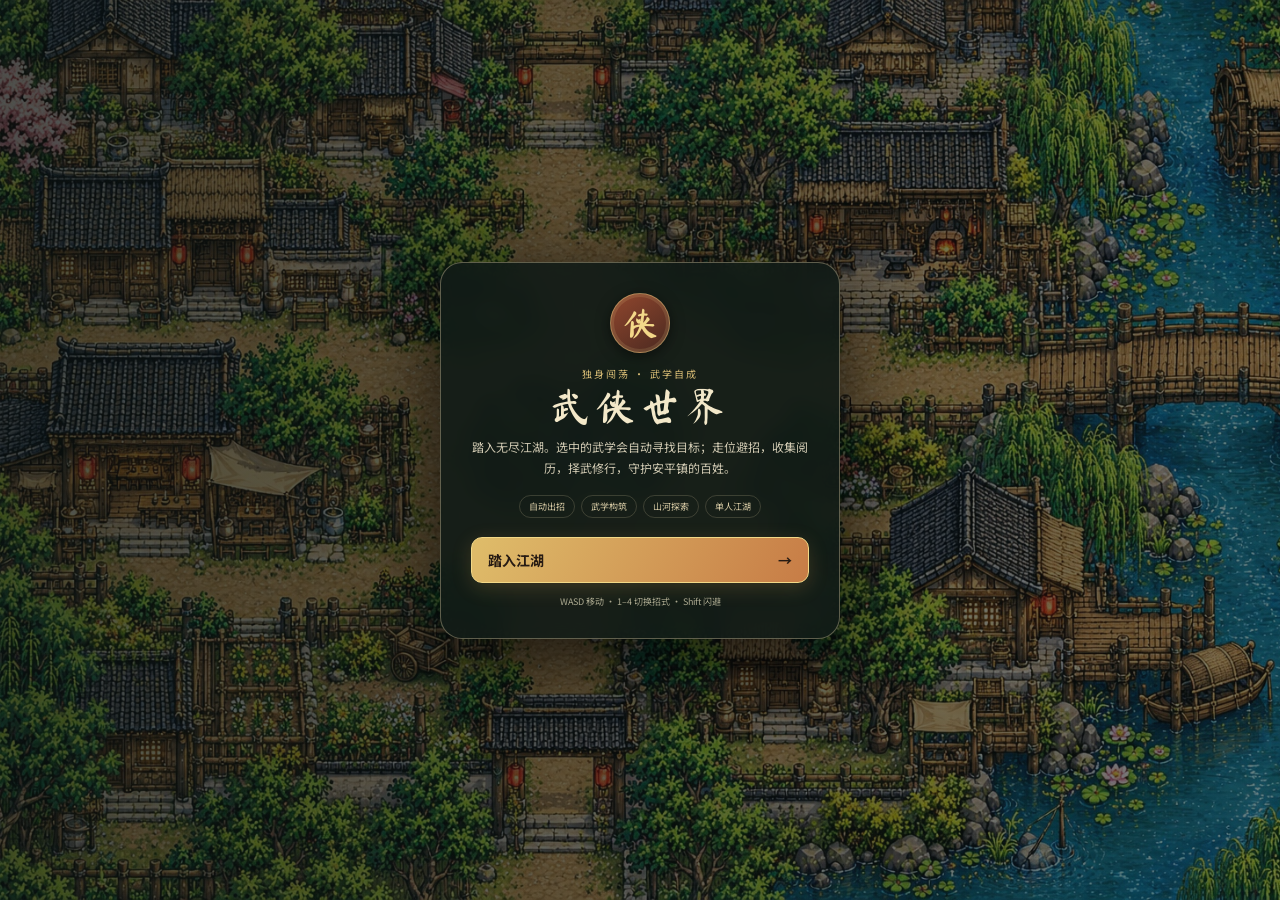
==== commit b6d67bfd: "Improve wuxia combat, terrain, and character presentation" ====
--- a/index.html
+++ b/index.html
@@ -21,7 +21,7 @@
         <span class="stat-pill"><small>历时</small><b id="timeText">00:00</b></span>
         <span class="stat-pill weather"><small id="weatherIcon">☀</small><b id="weatherText">晴</b></span>
       </div>
-      <div class="top-actions"><button id="mapBtn" type="button" title="江湖地图">地图</button><button id="bagBtn" type="button" title="行囊（B）">行囊 <kbd>B</kbd></button></div>
+      <div class="top-actions"><div class="zoom-controls" aria-label="地图缩放"><button id="zoomOut" type="button" aria-label="缩小地图">−</button><span id="zoomValue">100%</span><button id="zoomIn" type="button" aria-label="放大地图">+</button></div><button id="mapBtn" type="button" title="江湖地图">地图</button><button id="bagBtn" type="button" title="行囊（B）">行囊 <kbd>B</kbd></button></div>
     </header>
 
     <div class="event-ribbon" id="eventRibbon" hidden><i></i><span id="eventText"></span></div>
@@ -37,7 +37,7 @@
     </section>
 
     <section class="skill-dock" aria-label="当前武学">
-      <div class="dock-heading"><span>当前招式 <small>招式自动施展 · 按数字键切换</small></span><small id="moveHint">躲避、走位、挑选克制招式</small></div>
+      <div class="dock-heading"><span>当前招式 <small>选中招式自动攻击 · 1–4 切换</small></span><small id="moveHint">躲避、走位、挑选克制招式</small></div>
       <div id="skillSlots" class="skill-slots"></div>
     </section>
 
@@ -49,7 +49,7 @@
     <div class="modal-shade" id="bagModal" hidden><div class="dialog-panel"><div class="dialog-head"><div><small>行囊</small><h2>兵刃与武学</h2></div><button data-close="bagModal" aria-label="关闭行囊">×</button></div><div class="bag-columns"><section><h3>已习武学</h3><div id="bagSkills"></div></section><section><h3>所持兵刃</h3><div id="bagWeapons"></div></section></div><p class="dialog-note">拾得的秘籍、神兵和灵宠会保存在行囊。打开行囊时江湖仍在运转。</p></div></div>
     <div class="modal-shade map-shade" id="mapModal" hidden><div class="dialog-panel map-dialog"><div class="dialog-head"><div><small>山河图</small><h2>江湖地图</h2></div><button data-close="mapModal" aria-label="关闭地图">×</button></div><canvas id="minimap" width="760" height="460"></canvas><p class="dialog-note">金色为你，红点为敌，青色为安平镇。山河无尽，随时可以回镇护村。</p></div></div>
 
-    <section class="screen-overlay" id="startScreen"><div class="start-card"><span class="start-seal">侠</span><div class="eyebrow">独身闯荡 · 武学自成</div><h2>武侠世界</h2><p>踏入无尽江湖。游侠会自动施展当前招式；你的任务是走位避招、收集阅历、择武修行，保护安平镇的百姓。</p><div class="start-tags"><span>自动出招</span><span>武学构筑</span><span>山河探索</span><span>单人江湖</span></div><button id="startButton">踏入江湖 <b>→</b></button><small>WASD 移动 · 1–4 切换招式 · Shift 闪避</small></div></section>
+    <section class="screen-overlay" id="startScreen"><div class="start-card"><span class="start-seal">侠</span><div class="eyebrow">独身闯荡 · 武学自成</div><h2>武侠世界</h2><p>踏入无尽江湖。选中的武学会自动寻找目标；走位避招，收集阅历，择武修行，守护安平镇的百姓。</p><div class="start-tags"><span>自动出招</span><span>武学构筑</span><span>山河探索</span><span>单人江湖</span></div><button id="startButton">踏入江湖 <b>→</b></button><small>WASD 移动 · 1–4 切换招式 · Shift 闪避</small></div></section>
     <section class="screen-overlay end-screen" id="endScreen" hidden><div class="start-card"><span class="start-seal">☯</span><div class="eyebrow">暂别江湖</div><h2 id="endTitle">行走结束</h2><p id="endMessage"></p><button id="restartButton">再闯江湖 <b>↻</b></button></div></section>
   </main>
   <script src="game.js" defer></script>
--- a/styles.css
+++ b/styles.css
@@ -1,2 +1,9 @@
 @import url('https://fonts.googleapis.com/css2?family=Noto+Sans+SC:wght@400;500;600;700;800&family=Ma+Shan+Zheng&display=swap');
-:root{color-scheme:dark;--ink:#f3e8c9;--muted:#b6ae93;--gold:#f2ca72;--line:#e3d3a238;--glass:#15221bde;--jade:#83d1a1;--red:#e98d75}*{box-sizing:border-box}html,body{margin:0;width:100%;height:100%;overflow:hidden;background:#132019;color:var(--ink);font-family:'Noto Sans SC',sans-serif;user-select:none;-webkit-tap-highlight-color:transparent}.game-shell{position:relative;width:100%;height:100%;min-height:320px;overflow:hidden;background:#18251b}#world{position:absolute;inset:0;width:100%;height:100%;touch-action:none;image-rendering:auto}.topbar{position:absolute;z-index:5;top:0;left:0;right:0;height:76px;padding:12px 18px;display:flex;align-items:center;gap:20px;background:linear-gradient(180deg,#09110fe8,#111a16a8 78%,transparent);pointer-events:none}.topbar>*{pointer-events:auto}.brand{display:flex;align-items:center;gap:10px;min-width:165px}.seal,.start-seal{width:43px;height:43px;border:1px solid #f1d88b77;border-radius:50%;background:linear-gradient(145deg,#91472e,#4a2920);display:grid;place-items:center;color:#f3d889;font:25px 'Ma Shan Zheng',serif;box-shadow:0 3px 14px #0008,inset 0 0 0 3px #f1d88b22}.brand h1{margin:0;font:600 18px 'Ma Shan Zheng',serif;letter-spacing:2px}.brand small{font-size:10px;letter-spacing:1px;color:#d2c39a}.top-stats{display:flex;align-items:center;gap:7px;flex:1;justify-content:center}.stat-pill{min-width:69px;padding:6px 10px;border:1px solid #e9d4a72e;background:#17231ecb;border-radius:12px;text-align:center;box-shadow:0 4px 14px #0003}.stat-pill small{font-size:9px;color:var(--muted);margin-right:6px}.stat-pill b{font-size:12px;font-weight:700}.weather{min-width:58px}.top-actions{display:flex;gap:7px}.top-actions button,.dialog-head button{border:1px solid var(--line);border-radius:10px;background:#19251fdd;color:var(--ink);padding:8px 11px;font:600 11px 'Noto Sans SC';cursor:pointer}.top-actions button:hover,.dialog-head button:hover{border-color:#f2ca72a8}.top-actions kbd{font:9px monospace;color:var(--muted);margin-left:4px}.status-panel{position:absolute;z-index:4;left:16px;bottom:70px;width:244px;padding:12px 13px;border:1px solid var(--line);border-radius:15px;background:var(--glass);box-shadow:0 8px 25px #0007;backdrop-filter:blur(6px)}.hero-line{display:flex;align-items:center;gap:9px;margin-bottom:9px}.hero-mark{width:31px;height:31px;border-radius:50%;display:grid;place-items:center;background:#755234;color:#f3dc9c;border:1px solid #d2aa6577;font:19px 'Ma Shan Zheng',serif}.hero-meta{display:flex;flex-direction:column;gap:1px;flex:1}.hero-meta b{font-size:11px}.hero-meta small{font-size:9px;color:#d5c394}.gold{color:var(--gold);font-size:13px;display:flex;align-items:center;gap:4px}.meter{margin-top:7px}.meter-label{display:flex;justify-content:space-between;font-size:9px;color:var(--muted)}.meter-label b{color:var(--ink);font-weight:600}.track{height:6px;margin-top:4px;border-radius:8px;background:#080e0b9e;overflow:hidden}.track i{display:block;width:100%;height:100%;border-radius:inherit;transition:width .12s}.track.hp i{background:linear-gradient(90deg,#cb5f4f,#f4a06e)}.track.qi i{background:linear-gradient(90deg,#448a9b,#8bd6cc)}.track.xp i{background:linear-gradient(90deg,#c39a43,#f3d982);width:0}.compact-stats{display:flex;justify-content:space-between;margin-top:9px;padding-top:7px;border-top:1px solid #eee3c21c;font-size:9px;color:var(--muted)}.compact-stats b{color:var(--ink);font-weight:600}.skill-dock{position:absolute;z-index:4;left:50%;bottom:14px;transform:translateX(-50%);width:min(520px,calc(100% - 530px));min-width:320px;padding:8px 10px 10px;border:1px solid var(--line);border-radius:15px;background:var(--glass);box-shadow:0 8px 25px #0007;backdrop-filter:blur(6px)}.dock-heading{display:flex;justify-content:space-between;align-items:center;margin:0 2px 6px;font-size:10px;font-weight:700}.dock-heading small{color:var(--muted);font-size:8px;font-weight:400}.dock-heading span small{margin-left:6px}.skill-slots{display:grid;grid-template-columns:repeat(4,minmax(0,1fr));gap:6px}.skill-slot{position:relative;min-width:0;height:55px;display:grid;grid-template-columns:27px 1fr;grid-template-rows:1fr 1fr;align-items:center;text-align:left;padding:5px 7px;border:1px solid #eadbb52b;border-radius:10px;background:#101a15b8;color:var(--ink);cursor:pointer;overflow:hidden}.skill-slot.active{border-color:#f0d07c;background:#624c2d70;box-shadow:0 0 12px #f0c8723b}.skill-slot.empty{opacity:.5;cursor:default}.skill-slot .slot-icon{grid-row:1/3;font-size:19px;text-shadow:0 2px 7px #000}.skill-slot b{font-size:9px;white-space:nowrap;overflow:hidden;text-overflow:ellipsis}.skill-slot small{font-size:8px;color:var(--muted);white-space:nowrap;overflow:hidden;text-overflow:ellipsis}.skill-slot kbd{position:absolute;top:3px;right:5px;color:#e6ce8d77;font:8px monospace}.skill-slot .level-tag{position:absolute;right:5px;bottom:2px;color:#f1d894;font-size:7px}.controls-hint{position:absolute;z-index:3;right:15px;bottom:20px;color:#f1e5c1bb;font-size:9px;text-shadow:0 1px 3px #000;max-width:190px;text-align:right}.event-ribbon{position:absolute;z-index:6;top:84px;left:50%;transform:translateX(-50%);border:1px solid #ebce887a;border-radius:999px;background:#342d20e8;padding:8px 15px;display:flex;align-items:center;gap:8px;max-width:min(90vw,620px);color:#f5dfad;font-size:11px;box-shadow:0 6px 22px #0007;white-space:nowrap}.event-ribbon i{width:8px;height:8px;border-radius:50%;background:#ee795f;box-shadow:0 0 9px #f0775b;flex:none}.event-ribbon[hidden],.boss-bar[hidden],.modal-shade[hidden],.screen-overlay[hidden]{display:none}.boss-bar{position:absolute;z-index:4;top:122px;left:50%;transform:translateX(-50%);width:min(380px,70vw);padding:6px 10px 8px;border:1px solid #e5cb8c5e;border-radius:10px;background:#171c18d9}.boss-label{display:flex;justify-content:space-between;font-size:10px;margin-bottom:4px}.boss-label span{color:#e8c66b}.boss-bar>div:last-child{height:6px;background:#080c0b;border-radius:9px;overflow:hidden}.boss-bar i{display:block;height:100%;width:100%;background:linear-gradient(90deg,#a94d43,#e88d57)}.run-toast{position:absolute;z-index:9;left:50%;top:25%;transform:translate(-50%,-6px);opacity:0;transition:.18s;padding:8px 13px;border-radius:10px;background:#121a15e8;border:1px solid #e4d5ad40;color:#f4e5bf;font-size:11px;pointer-events:none;white-space:nowrap;text-shadow:0 1px 2px #000}.run-toast.show{opacity:1;transform:translate(-50%,0)}.mobile-stick,.mobile-actions{display:none}.modal-shade{position:absolute;inset:0;z-index:12;display:grid;place-items:center;padding:18px;background:#090f0dd9;backdrop-filter:blur(5px)}.choice-panel,.dialog-panel{width:min(710px,94vw);padding:22px;border:1px solid #d9c59662;border-radius:20px;background:linear-gradient(145deg,#213026,#141c18);box-shadow:0 22px 70px #000b}.choice-panel{text-align:center}.choice-kicker{color:#d9bd76;font-size:10px;letter-spacing:2px}.choice-panel h2,.dialog-head h2{margin:5px 0;font:30px 'Ma Shan Zheng',serif;letter-spacing:2px}.choice-panel>p,.dialog-note{color:var(--muted);font-size:11px;margin:5px 0 17px}.choice-cards{display:grid;grid-template-columns:repeat(3,1fr);gap:10px}.choice-card{min-height:145px;padding:13px 12px;border:1px solid #ddca8c49;border-radius:14px;background:linear-gradient(155deg,#29382d,#19231d);color:var(--ink);text-align:left;cursor:pointer;transition:transform .15s,border-color .15s}.choice-card:hover{transform:translateY(-4px);border-color:#f1d27d}.choice-card .card-top{display:flex;align-items:center;gap:9px;margin-bottom:9px}.choice-card .card-icon{width:38px;height:38px;border-radius:10px;display:grid;place-items:center;background:#dac5831d;color:#f0d584;font-size:24px}.choice-card .rarity{margin-left:auto;font-size:8px;color:#cfb778}.choice-card b{display:block;font-size:12px}.choice-card p{font-size:10px;color:#bcb69e;line-height:1.45;margin:5px 0 0}.choice-card .new-tag{display:inline-block;margin-top:8px;color:#91d3a5;font-size:8px}.dialog-panel{width:min(640px,94vw);max-height:82vh;overflow:auto}.dialog-head{display:flex;align-items:flex-start;justify-content:space-between;margin-bottom:15px}.dialog-head small{color:var(--gold);font-size:10px}.dialog-head h2{font-size:26px}.dialog-head button{font-size:22px;padding:3px 11px}.bag-columns{display:grid;grid-template-columns:1fr 1fr;gap:18px}.bag-columns h3{font-size:12px;border-bottom:1px solid var(--line);padding-bottom:8px}.bag-item{display:flex;align-items:center;gap:9px;padding:8px 0;border-bottom:1px solid #e4d5ad18}.bag-item i{font-style:normal;font-size:20px}.bag-item b{display:block;font-size:10px}.bag-item small{display:block;font-size:9px;color:var(--muted);margin-top:2px}.dialog-note{margin:15px 0 0}.map-dialog{width:min(800px,95vw)}#minimap{width:100%;height:auto;display:block;border:1px solid var(--line);border-radius:11px;background:#253b2a}.screen-overlay{position:absolute;inset:0;z-index:20;display:grid;place-items:center;padding:20px;background:linear-gradient(90deg,#0b1311b8,#0b131188),url('assets/art/wuxia-village.jpg') center/cover}.start-card{width:min(400px,94vw);padding:30px;text-align:center;background:#111b16e8;border:1px solid #e4d0a85e;border-radius:22px;box-shadow:0 20px 80px #000b;backdrop-filter:blur(9px)}.start-seal{width:60px;height:60px;margin:0 auto 13px;font-size:35px}.eyebrow{color:#d8bc75;font-size:10px;letter-spacing:2px}.start-card h2{margin:5px 0 10px;font:40px 'Ma Shan Zheng',serif;letter-spacing:5px}.start-card p{color:#d0c9b2;font-size:12px;line-height:1.75;margin:0 0 17px}.start-tags{display:flex;justify-content:center;gap:6px;flex-wrap:wrap;margin-bottom:19px}.start-tags span{border:1px solid #e1d1aa30;border-radius:99px;padding:4px 9px;color:#d9cca6;font-size:9px}.start-card>button{width:100%;display:flex;justify-content:space-between;align-items:center;padding:12px 16px;border:1px solid #f2d887;border-radius:11px;background:linear-gradient(120deg,#dfbd6a,#c77c46);color:#271b13;font:700 14px 'Noto Sans SC';cursor:pointer;box-shadow:0 5px 20px #d59c4933}.start-card>small{display:block;color:#aaa88f;font-size:9px;margin-top:12px}.end-screen{background:#09110fdd}.mobile-actions button{border:1px solid #e9d29575;background:#26352ceb;color:#f7dfa1;border-radius:50%;width:55px;height:55px;font-weight:800;font-size:15px;box-shadow:0 4px 12px #0006}.mobile-actions small{display:block;font-size:8px;font-weight:500;color:#d0c5a4}.mobile-stick{position:absolute;left:18px;bottom:100px;z-index:5;width:100px;height:100px;border:1px solid #e7d39b42;border-radius:50%;background:#121a1780;touch-action:none}.mobile-stick:before{content:'';position:absolute;inset:25%;border:1px solid #d9c88c20;border-radius:50%}.mobile-stick i{position:absolute;left:50%;top:50%;width:38px;height:38px;margin:-19px;border-radius:50%;background:#c9ae6c89;border:1px solid #f0dcacaa;pointer-events:none}.mobile-actions{position:absolute;right:20px;bottom:102px;z-index:5;display:flex;flex-direction:column;gap:10px}.mobile-actions button:first-child{background:#784538dc;color:#ffe1b1}.minimap-dot{font:9px 'Noto Sans SC';color:var(--muted)}@media(max-width:760px){.topbar{height:63px;padding:8px 9px;gap:6px}.brand{min-width:auto;gap:6px}.brand h1{font-size:15px}.brand small{font-size:8px}.seal{width:34px;height:34px;font-size:20px}.top-stats{gap:4px}.stat-pill{min-width:0;padding:5px 6px;border-radius:9px}.stat-pill small{display:none}.stat-pill b{font-size:10px}.top-actions{gap:4px}.top-actions button{padding:6px 7px;font-size:9px}.top-actions kbd{display:none}.status-panel{left:7px;bottom:12px;width:176px;padding:8px;border-radius:12px}.hero-line{margin-bottom:5px}.hero-mark{width:25px;height:25px;font-size:15px}.hero-meta b{font-size:9px}.hero-meta small{font-size:8px}.meter{margin-top:5px}.meter-label{font-size:8px}.track{height:5px;margin-top:3px}.compact-stats{font-size:7px;margin-top:6px;padding-top:5px}.skill-dock{left:auto;right:7px;bottom:12px;transform:none;width:calc(100% - 196px);min-width:180px;padding:6px;border-radius:12px}.dock-heading{font-size:8px;margin-bottom:4px}.dock-heading small{display:none}.skill-slots{grid-template-columns:repeat(2,minmax(0,1fr));gap:4px}.skill-slot{height:40px;grid-template-columns:21px 1fr;padding:3px 5px}.skill-slot .slot-icon{font-size:15px}.skill-slot b{font-size:8px}.skill-slot small{font-size:7px}.controls-hint{display:none}.mobile-stick{display:block;left:11px;bottom:155px;width:83px;height:83px}.mobile-stick i{width:34px;height:34px;margin:-17px}.mobile-actions{display:flex;right:12px;bottom:157px;gap:7px}.mobile-actions button{width:46px;height:46px;font-size:12px}.event-ribbon{top:67px;font-size:9px;padding:6px 9px;max-width:calc(100vw - 26px);overflow:hidden}.boss-bar{top:99px}.choice-panel,.dialog-panel{padding:16px;border-radius:15px}.choice-panel h2{font-size:24px}.choice-panel>p{font-size:9px}.choice-cards{gap:5px}.choice-card{padding:8px 7px;min-height:130px}.choice-card .card-top{display:block;margin-bottom:5px}.choice-card .card-icon{width:31px;height:31px;font-size:19px;margin-bottom:5px}.choice-card .rarity{display:none}.choice-card b{font-size:9px}.choice-card p{font-size:8px;line-height:1.35}.choice-card .new-tag{font-size:7px;margin-top:5px}.start-card{padding:23px 18px}.start-card h2{font-size:34px}.start-card p{font-size:11px}.bag-columns{gap:10px}.bag-columns h3{font-size:10px}.bag-item{gap:6px}.bag-item i{font-size:16px}.bag-item b{font-size:9px}.bag-item small{font-size:8px}}@media(max-width:420px){.topbar{gap:4px}.top-stats .stat-pill:nth-child(2){display:none}.top-actions button{padding:5px}.status-panel{width:153px}.skill-dock{width:calc(100% - 168px);min-width:160px}.hero-meta small{max-width:92px;overflow:hidden;text-overflow:ellipsis;white-space:nowrap}.compact-stats span:last-child{display:none}.mobile-stick{bottom:160px}.mobile-actions{bottom:160px}.skill-slot{height:37px}}@media(orientation:portrait) and (max-width:760px){.game-shell:after{content:'横屏体验更佳';position:absolute;z-index:2;top:65px;left:50%;transform:translateX(-50%);color:#ead9ad99;font-size:8px;pointer-events:none}}
+:root{color-scheme:dark;--ink:#f3e8c9;--muted:#b6ae93;--gold:#f2ca72;--line:#e3d3a238;--glass:#15221bde;--jade:#83d1a1;--red:#e98d75}*{box-sizing:border-box}html,body{margin:0;width:100%;height:100%;overflow:hidden;background:#132019;color:var(--ink);font-family:'Noto Sans SC',sans-serif;user-select:none;-webkit-tap-highlight-color:transparent}.game-shell{position:relative;width:100%;height:100%;min-height:320px;overflow:hidden;background:#18251b}#world{position:absolute;inset:0;width:100%;height:100%;touch-action:none;image-rendering:auto}.topbar{position:absolute;z-index:5;top:0;left:0;right:0;height:76px;padding:12px 18px;display:flex;align-items:center;gap:20px;background:linear-gradient(180deg,#09110fe8,#111a16a8 78%,transparent);pointer-events:none}.topbar>*{pointer-events:auto}.brand{display:flex;align-items:center;gap:10px;min-width:165px}.seal,.start-seal{width:43px;height:43px;border:1px solid #f1d88b77;border-radius:50%;background:linear-gradient(145deg,#91472e,#4a2920);display:grid;place-items:center;color:#f3d889;font:25px 'Ma Shan Zheng',serif;box-shadow:0 3px 14px #0008,inset 0 0 0 3px #f1d88b22}.brand h1{margin:0;font:600 18px 'Ma Shan Zheng',serif;letter-spacing:2px}.brand small{font-size:10px;letter-spacing:1px;color:#d2c39a}.top-stats{display:flex;align-items:center;gap:7px;flex:1;justify-content:center}.stat-pill{min-width:69px;padding:6px 10px;border:1px solid #e9d4a72e;background:#17231ecb;border-radius:12px;text-align:center;box-shadow:0 4px 14px #0003}.stat-pill small{font-size:9px;color:var(--muted);margin-right:6px}.stat-pill b{font-size:12px;font-weight:700}.weather{min-width:58px}.top-actions{display:flex;gap:7px}.zoom-controls{display:flex;align-items:center;gap:3px;padding:2px;border:1px solid var(--line);border-radius:10px;background:#19251fdd}.zoom-controls button{min-width:25px;padding:5px 7px!important;font-size:13px!important;line-height:1}.zoom-controls span{min-width:35px;text-align:center;color:var(--muted);font-size:9px;font-weight:700}.top-actions button,.dialog-head button{border:1px solid var(--line);border-radius:10px;background:#19251fdd;color:var(--ink);padding:8px 11px;font:600 11px 'Noto Sans SC';cursor:pointer}.top-actions button:hover,.dialog-head button:hover{border-color:#f2ca72a8}.top-actions kbd{font:9px monospace;color:var(--muted);margin-left:4px}.status-panel{position:absolute;z-index:4;left:16px;bottom:70px;width:244px;padding:12px 13px;border:1px solid var(--line);border-radius:15px;background:var(--glass);box-shadow:0 8px 25px #0007;backdrop-filter:blur(6px)}.hero-line{display:flex;align-items:center;gap:9px;margin-bottom:9px}.hero-mark{width:31px;height:31px;border-radius:50%;display:grid;place-items:center;background:#755234;color:#f3dc9c;border:1px solid #d2aa6577;font:19px 'Ma Shan Zheng',serif}.hero-meta{display:flex;flex-direction:column;gap:1px;flex:1}.hero-meta b{font-size:11px}.hero-meta small{font-size:9px;color:#d5c394}.gold{color:var(--gold);font-size:13px;display:flex;align-items:center;gap:4px}.meter{margin-top:7px}.meter-label{display:flex;justify-content:space-between;font-size:9px;color:var(--muted)}.meter-label b{color:var(--ink);font-weight:600}.track{height:6px;margin-top:4px;border-radius:8px;background:#080e0b9e;overflow:hidden}.track i{display:block;width:100%;height:100%;border-radius:inherit;transition:width .12s}.track.hp i{background:linear-gradient(90deg,#cb5f4f,#f4a06e)}.track.qi i{background:linear-gradient(90deg,#448a9b,#8bd6cc)}.track.xp i{background:linear-gradient(90deg,#c39a43,#f3d982);width:0}.compact-stats{display:flex;justify-content:space-between;margin-top:9px;padding-top:7px;border-top:1px solid #eee3c21c;font-size:9px;color:var(--muted)}.compact-stats b{color:var(--ink);font-weight:600}.skill-dock{position:absolute;z-index:4;left:50%;bottom:14px;transform:translateX(-50%);width:min(520px,calc(100% - 530px));min-width:320px;padding:8px 10px 10px;border:1px solid var(--line);border-radius:15px;background:var(--glass);box-shadow:0 8px 25px #0007;backdrop-filter:blur(6px)}.dock-heading{display:flex;justify-content:space-between;align-items:center;margin:0 2px 6px;font-size:10px;font-weight:700}.dock-heading small{color:var(--muted);font-size:8px;font-weight:400}.dock-heading span small{margin-left:6px}.skill-slots{display:grid;grid-template-columns:repeat(4,minmax(0,1fr));gap:6px}.skill-slot{position:relative;min-width:0;height:55px;display:grid;grid-template-columns:27px 1fr;grid-template-rows:1fr 1fr;align-items:center;text-align:left;padding:5px 7px;border:1px solid #eadbb52b;border-radius:10px;background:#101a15b8;color:var(--ink);cursor:pointer;overflow:hidden}.skill-slot.active{border-color:#f0d07c;background:#624c2d70;box-shadow:0 0 12px #f0c8723b}.skill-slot.empty{opacity:.5;cursor:default}.skill-slot .slot-icon{grid-row:1/3;font-size:19px;text-shadow:0 2px 7px #000}.skill-slot b{font-size:9px;white-space:nowrap;overflow:hidden;text-overflow:ellipsis}.skill-slot small{font-size:8px;color:var(--muted);white-space:nowrap;overflow:hidden;text-overflow:ellipsis}.skill-slot kbd{position:absolute;top:3px;right:5px;color:#e6ce8d77;font:8px monospace}.skill-slot .level-tag{position:absolute;right:5px;bottom:2px;color:#f1d894;font-size:7px}.controls-hint{position:absolute;z-index:3;right:15px;bottom:20px;color:#f1e5c1bb;font-size:9px;text-shadow:0 1px 3px #000;max-width:190px;text-align:right}.event-ribbon{position:absolute;z-index:6;top:84px;left:50%;transform:translateX(-50%);border:1px solid #ebce887a;border-radius:999px;background:#342d20e8;padding:8px 15px;display:flex;align-items:center;gap:8px;max-width:min(90vw,620px);color:#f5dfad;font-size:11px;box-shadow:0 6px 22px #0007;white-space:nowrap}.event-ribbon i{width:8px;height:8px;border-radius:50%;background:#ee795f;box-shadow:0 0 9px #f0775b;flex:none}.event-ribbon[hidden],.boss-bar[hidden],.modal-shade[hidden],.screen-overlay[hidden]{display:none}.boss-bar{position:absolute;z-index:4;top:122px;left:50%;transform:translateX(-50%);width:min(380px,70vw);padding:6px 10px 8px;border:1px solid #e5cb8c5e;border-radius:10px;background:#171c18d9}.boss-label{display:flex;justify-content:space-between;font-size:10px;margin-bottom:4px}.boss-label span{color:#e8c66b}.boss-bar>div:last-child{height:6px;background:#080c0b;border-radius:9px;overflow:hidden}.boss-bar i{display:block;height:100%;width:100%;background:linear-gradient(90deg,#a94d43,#e88d57)}.run-toast{position:absolute;z-index:9;left:50%;top:25%;transform:translate(-50%,-6px);opacity:0;transition:.18s;padding:8px 13px;border-radius:10px;background:#121a15e8;border:1px solid #e4d5ad40;color:#f4e5bf;font-size:11px;pointer-events:none;white-space:nowrap;text-shadow:0 1px 2px #000}.run-toast.show{opacity:1;transform:translate(-50%,0)}.mobile-stick,.mobile-actions{display:none}.modal-shade{position:absolute;inset:0;z-index:12;display:grid;place-items:center;padding:18px;background:#090f0dd9;backdrop-filter:blur(5px)}.choice-panel,.dialog-panel{width:min(710px,94vw);padding:22px;border:1px solid #d9c59662;border-radius:20px;background:linear-gradient(145deg,#213026,#141c18);box-shadow:0 22px 70px #000b}.choice-panel{text-align:center}.choice-kicker{color:#d9bd76;font-size:10px;letter-spacing:2px}.choice-panel h2,.dialog-head h2{margin:5px 0;font:30px 'Ma Shan Zheng',serif;letter-spacing:2px}.choice-panel>p,.dialog-note{color:var(--muted);font-size:11px;margin:5px 0 17px}.choice-cards{display:grid;grid-template-columns:repeat(3,1fr);gap:10px}.choice-card{min-height:145px;padding:13px 12px;border:1px solid #ddca8c49;border-radius:14px;background:linear-gradient(155deg,#29382d,#19231d);color:var(--ink);text-align:left;cursor:pointer;transition:transform .15s,border-color .15s}.choice-card:hover{transform:translateY(-4px);border-color:#f1d27d}.choice-card .card-top{display:flex;align-items:center;gap:9px;margin-bottom:9px}.choice-card .card-icon{width:38px;height:38px;border-radius:10px;display:grid;place-items:center;background:#dac5831d;color:#f0d584;font-size:24px}.choice-card .rarity{margin-left:auto;font-size:8px;color:#cfb778}.choice-card b{display:block;font-size:12px}.choice-card p{font-size:10px;color:#bcb69e;line-height:1.45;margin:5px 0 0}.choice-card .new-tag{display:inline-block;margin-top:8px;color:#91d3a5;font-size:8px}.dialog-panel{width:min(640px,94vw);max-height:82vh;overflow:auto}.dialog-head{display:flex;align-items:flex-start;justify-content:space-between;margin-bottom:15px}.dialog-head small{color:var(--gold);font-size:10px}.dialog-head h2{font-size:26px}.dialog-head button{font-size:22px;padding:3px 11px}.bag-columns{display:grid;grid-template-columns:1fr 1fr;gap:18px}.bag-columns h3{font-size:12px;border-bottom:1px solid var(--line);padding-bottom:8px}.bag-item{display:flex;align-items:center;gap:9px;padding:8px 0;border-bottom:1px solid #e4d5ad18}.bag-item i{font-style:normal;font-size:20px}.bag-item b{display:block;font-size:10px}.bag-item small{display:block;font-size:9px;color:var(--muted);margin-top:2px}.dialog-note{margin:15px 0 0}.map-dialog{width:min(800px,95vw)}#minimap{width:100%;height:auto;display:block;border:1px solid var(--line);border-radius:11px;background:#253b2a}.screen-overlay{position:absolute;inset:0;z-index:20;display:grid;place-items:center;padding:20px;background:linear-gradient(90deg,#0b1311b8,#0b131188),url('assets/art/wuxia-village.jpg') center/cover}.start-card{width:min(400px,94vw);padding:30px;text-align:center;background:#111b16e8;border:1px solid #e4d0a85e;border-radius:22px;box-shadow:0 20px 80px #000b;backdrop-filter:blur(9px)}.start-seal{width:60px;height:60px;margin:0 auto 13px;font-size:35px}.eyebrow{color:#d8bc75;font-size:10px;letter-spacing:2px}.start-card h2{margin:5px 0 10px;font:40px 'Ma Shan Zheng',serif;letter-spacing:5px}.start-card p{color:#d0c9b2;font-size:12px;line-height:1.75;margin:0 0 17px}.start-tags{display:flex;justify-content:center;gap:6px;flex-wrap:wrap;margin-bottom:19px}.start-tags span{border:1px solid #e1d1aa30;border-radius:99px;padding:4px 9px;color:#d9cca6;font-size:9px}.start-card>button{width:100%;display:flex;justify-content:space-between;align-items:center;padding:12px 16px;border:1px solid #f2d887;border-radius:11px;background:linear-gradient(120deg,#dfbd6a,#c77c46);color:#271b13;font:700 14px 'Noto Sans SC';cursor:pointer;box-shadow:0 5px 20px #d59c4933}.start-card>small{display:block;color:#aaa88f;font-size:9px;margin-top:12px}.end-screen{background:#09110fdd}.mobile-actions button{border:1px solid #e9d29575;background:#26352ceb;color:#f7dfa1;border-radius:50%;width:55px;height:55px;font-weight:800;font-size:15px;box-shadow:0 4px 12px #0006}.mobile-actions small{display:block;font-size:8px;font-weight:500;color:#d0c5a4}.mobile-stick{position:absolute;left:18px;bottom:100px;z-index:5;width:100px;height:100px;border:1px solid #e7d39b42;border-radius:50%;background:#121a1780;touch-action:none}.mobile-stick:before{content:'';position:absolute;inset:25%;border:1px solid #d9c88c20;border-radius:50%}.mobile-stick i{position:absolute;left:50%;top:50%;width:38px;height:38px;margin:-19px;border-radius:50%;background:#c9ae6c89;border:1px solid #f0dcacaa;pointer-events:none}.mobile-actions{position:absolute;right:20px;bottom:102px;z-index:5;display:flex;flex-direction:column;gap:10px}.mobile-actions button:first-child{background:#784538dc;color:#ffe1b1}.minimap-dot{font:9px 'Noto Sans SC';color:var(--muted)}@media(max-width:760px),(pointer:coarse){.zoom-controls{display:none}.topbar{height:63px;padding:8px 9px;gap:6px}.brand{min-width:auto;gap:6px}.brand h1{font-size:15px}.brand small{font-size:8px}.seal{width:34px;height:34px;font-size:20px}.top-stats{gap:4px}.stat-pill{min-width:0;padding:5px 6px;border-radius:9px}.stat-pill small{display:none}.stat-pill b{font-size:10px}.top-actions{gap:4px}.top-actions button{padding:6px 7px;font-size:9px}.top-actions kbd{display:none}.status-panel{left:7px;bottom:12px;width:176px;padding:8px;border-radius:12px}.hero-line{margin-bottom:5px}.hero-mark{width:25px;height:25px;font-size:15px}.hero-meta b{font-size:9px}.hero-meta small{font-size:8px}.meter{margin-top:5px}.meter-label{font-size:8px}.track{height:5px;margin-top:3px}.compact-stats{font-size:7px;margin-top:6px;padding-top:5px}.skill-dock{left:auto;right:7px;bottom:12px;transform:none;width:calc(100% - 196px);min-width:180px;padding:6px;border-radius:12px}.dock-heading{font-size:8px;margin-bottom:4px}.dock-heading small{display:none}.skill-slots{grid-template-columns:repeat(2,minmax(0,1fr));gap:4px}.skill-slot{height:40px;grid-template-columns:21px 1fr;padding:3px 5px}.skill-slot .slot-icon{font-size:15px}.skill-slot b{font-size:8px}.skill-slot small{font-size:7px}.controls-hint{display:none}.mobile-stick{display:block;left:11px;bottom:155px;width:83px;height:83px}.mobile-stick i{width:34px;height:34px;margin:-17px}.mobile-actions{display:flex;right:12px;bottom:157px;gap:7px}.mobile-actions button{width:46px;height:46px;font-size:12px}.event-ribbon{top:67px;font-size:9px;padding:6px 9px;max-width:calc(100vw - 26px);overflow:hidden}.boss-bar{top:99px}.choice-panel,.dialog-panel{padding:16px;border-radius:15px}.choice-panel h2{font-size:24px}.choice-panel>p{font-size:9px}.choice-cards{gap:5px}.choice-card{padding:8px 7px;min-height:130px}.choice-card .card-top{display:block;margin-bottom:5px}.choice-card .card-icon{width:31px;height:31px;font-size:19px;margin-bottom:5px}.choice-card .rarity{display:none}.choice-card b{font-size:9px}.choice-card p{font-size:8px;line-height:1.35}.choice-card .new-tag{font-size:7px;margin-top:5px}.start-card{padding:23px 18px}.start-card h2{font-size:34px}.start-card p{font-size:11px}.bag-columns{gap:10px}.bag-columns h3{font-size:10px}.bag-item{gap:6px}.bag-item i{font-size:16px}.bag-item b{font-size:9px}.bag-item small{font-size:8px}}@media(max-width:420px){.topbar{gap:4px}.top-stats .stat-pill:nth-child(2){display:none}.top-actions button{padding:5px}.status-panel{width:153px}.skill-dock{width:calc(100% - 168px);min-width:160px}.hero-meta small{max-width:92px;overflow:hidden;text-overflow:ellipsis;white-space:nowrap}.compact-stats span:last-child{display:none}.mobile-stick{bottom:160px}.mobile-actions{bottom:160px}.skill-slot{height:37px}}@media(orientation:portrait) and (max-width:760px){.game-shell:after{content:'横屏体验更佳';position:absolute;z-index:2;top:65px;left:50%;transform:translateX(-50%);color:#ead9ad99;font-size:8px;pointer-events:none}}
+/* Keep level-up anchored to the living landscape instead of replacing it with a blurred screen. */
+#levelModal.modal-shade{background:radial-gradient(ellipse at center,rgba(33,27,18,.34) 0%,rgba(19,18,14,.58) 100%);backdrop-filter:none;-webkit-backdrop-filter:none}
+#levelModal .choice-panel{position:relative;isolation:isolate;border-color:#dfc483a6;background:radial-gradient(circle at 12% 14%,#b3915b24,transparent 34%),linear-gradient(145deg,#403526f5,#282219f5 74%);box-shadow:0 22px 70px #0009,inset 0 1px #f5dfac38}
+#levelModal .choice-panel:before{content:"";position:absolute;inset:7px;border:1px solid #e6d09b47;border-radius:14px;pointer-events:none;z-index:-1}
+#levelModal .choice-card{border-color:#d8bb7a7d;background:linear-gradient(155deg,#745a39e8,#3d3224f5);box-shadow:inset 0 1px #f5e0b51c,0 4px 12px #08080633}
+#levelModal .choice-card:hover{border-color:#ffdf91;box-shadow:inset 0 1px #fff0cc33,0 7px 22px #d49d4930}
+#levelModal .choice-card .card-icon{background:#e1c27824;color:#f1d58b}
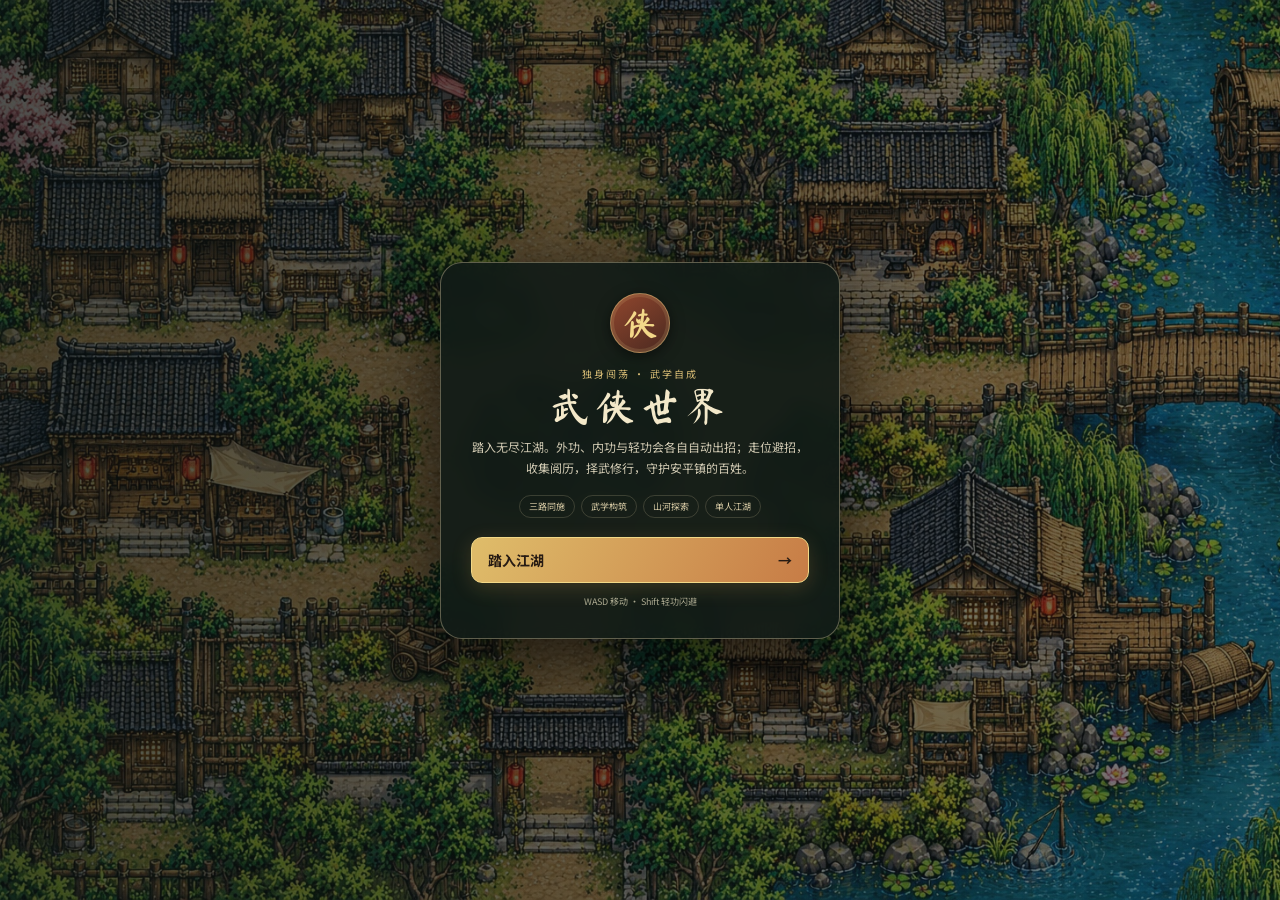
==== commit 37245b97: "Enable simultaneous wuxia skill paths and refine terrain" ====
--- a/index.html
+++ b/index.html
@@ -11,7 +11,7 @@
 </head>
 <body>
   <main class="game-shell">
-    <canvas id="world" tabindex="0" aria-label="使用方向键或 WASD 移动，武学会自动攻击附近的敌人"></canvas>
+    <canvas id="world" tabindex="0" aria-label="使用方向键或 WASD 移动，外功、内功和轻功会各自自动施展"></canvas>
 
     <header class="topbar">
       <div class="brand"><span class="seal">侠</span><div><h1>武侠世界</h1><small id="regionName">安平镇</small></div></div>
@@ -37,19 +37,19 @@
     </section>
 
     <section class="skill-dock" aria-label="当前武学">
-      <div class="dock-heading"><span>当前招式 <small>选中招式自动攻击 · 1–4 切换</small></span><small id="moveHint">躲避、走位、挑选克制招式</small></div>
+      <div class="dock-heading"><span>三路同施 <small>外功 · 内功 · 轻功各自自动出招</small></span><small id="moveHint">走位、闪避、拾取阅历</small></div>
       <div id="skillSlots" class="skill-slots"></div>
     </section>
 
     <div class="mobile-stick" id="touchStick" aria-label="移动摇杆"><i id="stickKnob"></i></div>
-    <div class="mobile-actions"><button id="touchDodge" aria-label="轻功闪避">闪<small>轻功</small></button><button id="touchSkill" aria-label="切换武学">换<small>武学</small></button></div>
-    <div class="controls-hint">WASD / 方向键移动 · 招式自动攻击 · 1–4 切换武学 · Shift 闪避 · B 行囊</div>
+    <div class="mobile-actions"><button id="touchDodge" aria-label="轻功闪避">闪<small>轻功</small></button></div>
+    <div class="controls-hint">WASD / 方向键移动 · 三路武学同步施展 · Shift 轻功闪避 · B 行囊</div>
 
     <div class="modal-shade" id="levelModal" hidden><div class="choice-panel"><div class="choice-kicker">江湖顿悟 · 第 <b id="choiceLevel">2</b> 重</div><h2>择一精进</h2><p>群敌仍在逼近，选一门武学或强化你的身法。</p><div id="choiceCards" class="choice-cards"></div></div></div>
     <div class="modal-shade" id="bagModal" hidden><div class="dialog-panel"><div class="dialog-head"><div><small>行囊</small><h2>兵刃与武学</h2></div><button data-close="bagModal" aria-label="关闭行囊">×</button></div><div class="bag-columns"><section><h3>已习武学</h3><div id="bagSkills"></div></section><section><h3>所持兵刃</h3><div id="bagWeapons"></div></section></div><p class="dialog-note">拾得的秘籍、神兵和灵宠会保存在行囊。打开行囊时江湖仍在运转。</p></div></div>
     <div class="modal-shade map-shade" id="mapModal" hidden><div class="dialog-panel map-dialog"><div class="dialog-head"><div><small>山河图</small><h2>江湖地图</h2></div><button data-close="mapModal" aria-label="关闭地图">×</button></div><canvas id="minimap" width="760" height="460"></canvas><p class="dialog-note">金色为你，红点为敌，青色为安平镇。山河无尽，随时可以回镇护村。</p></div></div>
 
-    <section class="screen-overlay" id="startScreen"><div class="start-card"><span class="start-seal">侠</span><div class="eyebrow">独身闯荡 · 武学自成</div><h2>武侠世界</h2><p>踏入无尽江湖。选中的武学会自动寻找目标；走位避招，收集阅历，择武修行，守护安平镇的百姓。</p><div class="start-tags"><span>自动出招</span><span>武学构筑</span><span>山河探索</span><span>单人江湖</span></div><button id="startButton">踏入江湖 <b>→</b></button><small>WASD 移动 · 1–4 切换招式 · Shift 闪避</small></div></section>
+    <section class="screen-overlay" id="startScreen"><div class="start-card"><span class="start-seal">侠</span><div class="eyebrow">独身闯荡 · 武学自成</div><h2>武侠世界</h2><p>踏入无尽江湖。外功、内功与轻功会各自自动出招；走位避招，收集阅历，择武修行，守护安平镇的百姓。</p><div class="start-tags"><span>三路同施</span><span>武学构筑</span><span>山河探索</span><span>单人江湖</span></div><button id="startButton">踏入江湖 <b>→</b></button><small>WASD 移动 · Shift 轻功闪避</small></div></section>
     <section class="screen-overlay end-screen" id="endScreen" hidden><div class="start-card"><span class="start-seal">☯</span><div class="eyebrow">暂别江湖</div><h2 id="endTitle">行走结束</h2><p id="endMessage"></p><button id="restartButton">再闯江湖 <b>↻</b></button></div></section>
   </main>
   <script src="game.js" defer></script>
--- a/styles.css
+++ b/styles.css
@@ -7,3 +7,19 @@
 #levelModal .choice-card{border-color:#d8bb7a7d;background:linear-gradient(155deg,#745a39e8,#3d3224f5);box-shadow:inset 0 1px #f5e0b51c,0 4px 12px #08080633}
 #levelModal .choice-card:hover{border-color:#ffdf91;box-shadow:inset 0 1px #fff0cc33,0 7px 22px #d49d4930}
 #levelModal .choice-card .card-icon{background:#e1c27824;color:#f1d58b}
+.skill-slot.learned{cursor:default}
+.skill-slot[data-category="外功"]{border-color:#d89d5970;background:linear-gradient(125deg,#4e382b99,#101a15c9)}
+.skill-slot[data-category="内功"]{border-color:#d9bd6f70;background:linear-gradient(125deg,#4a462a99,#101a15c9)}
+.skill-slot[data-category="轻功"]{border-color:#77cba480;background:linear-gradient(125deg,#214b4199,#101a15c9)}
+.skill-slot[data-category="外功"] .level-tag{color:#efbd82}
+.skill-slot[data-category="内功"] .level-tag{color:#f0da8a}
+.skill-slot[data-category="轻功"] .level-tag{color:#a7e7c0}
+.skill-slot.empty{cursor:default}
+.bag-skill-group{margin:0 0 11px;padding:0 9px 6px;border-left:2px solid #d89d59}
+.bag-skill-group[data-category="内功"]{border-color:#d9bd6f}
+.bag-skill-group[data-category="轻功"]{border-color:#77cba4}
+.bag-skill-group h4{display:flex;justify-content:space-between;align-items:center;margin:0 0 2px;font-size:10px;color:#efbd82}
+.bag-skill-group[data-category="内功"] h4{color:#f0da8a}
+.bag-skill-group[data-category="轻功"] h4{color:#a7e7c0}
+.bag-skill-group h4 small{font-size:8px;color:var(--muted);font-weight:400}
+@media(max-width:760px),(pointer:coarse){.skill-slot .slot-kind{display:none}.skill-slot .level-tag{right:3px;bottom:2px;padding-left:2px;font-size:6px;background:#101a15d9}}
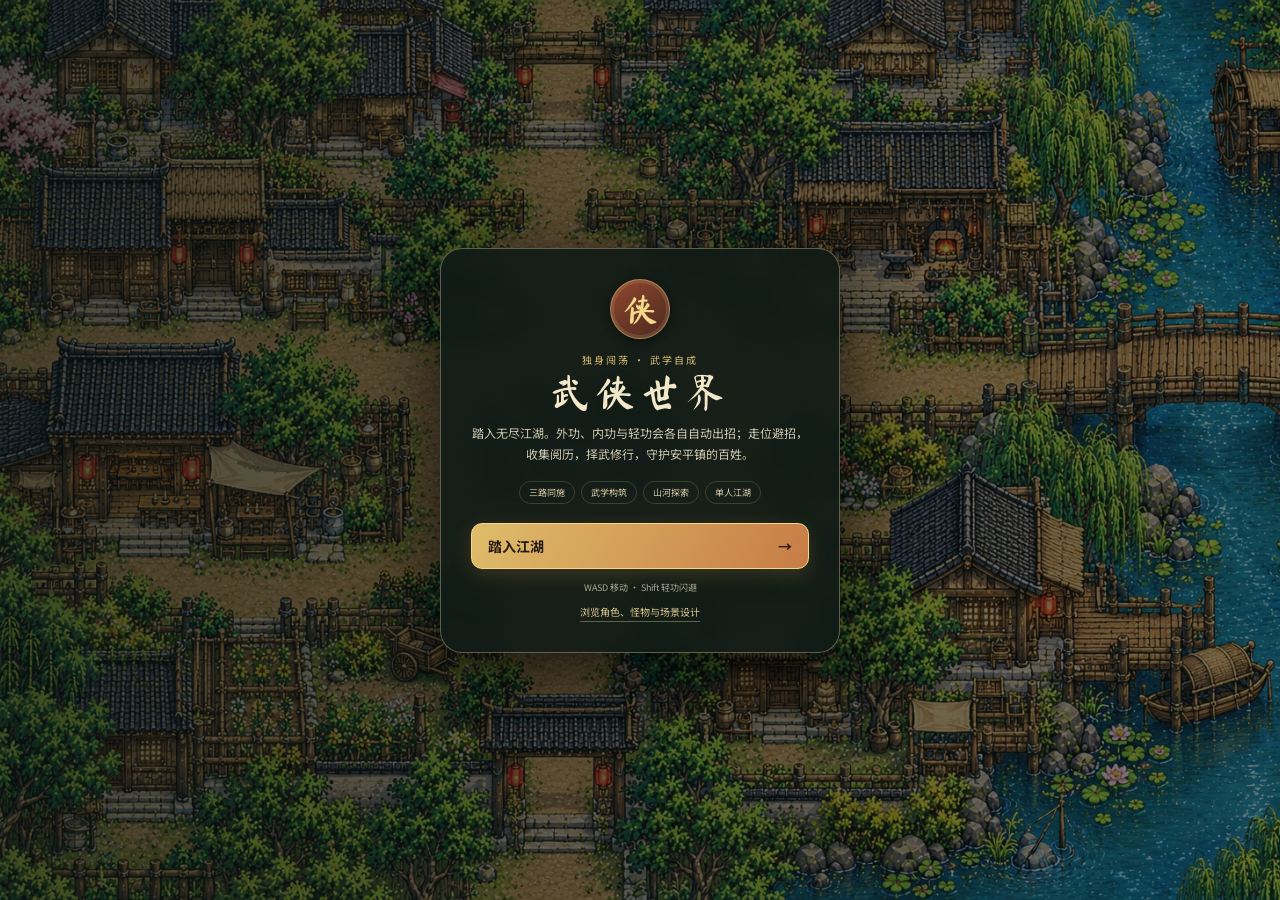
==== commit 8f8e159a: "Publish wuxia world visual and gameplay update" ====
--- a/index.html
+++ b/index.html
@@ -29,7 +29,7 @@
     <div class="run-toast" id="toast" role="status" aria-live="polite"></div>
 
     <section class="status-panel" aria-label="角色状态">
-      <div class="hero-line"><div class="hero-mark">侠</div><div class="hero-meta"><b>无名游侠</b><small id="weaponName">粗木棍</small></div><div class="gold"><span>◈</span><b id="goldText">25</b></div></div>
+      <div class="hero-line"><div class="hero-mark">侠</div><div class="hero-meta"><b>无名游侠</b><small id="weaponName">赤手空拳</small></div><div class="gold"><span>◈</span><b id="goldText">25</b></div></div>
       <div class="meter"><div class="meter-label"><span>气血</span><b id="hpText">100 / 100</b></div><div class="track hp"><i id="hpBar"></i></div></div>
       <div class="meter"><div class="meter-label"><span>内力</span><b id="qiText">40 / 40</b></div><div class="track qi"><i id="qiBar"></i></div></div>
       <div class="meter"><div class="meter-label"><span>江湖阅历</span><b id="xpText">0 / 30</b></div><div class="track xp"><i id="xpBar"></i></div></div>
@@ -45,11 +45,11 @@
     <div class="mobile-actions"><button id="touchDodge" aria-label="轻功闪避">闪<small>轻功</small></button></div>
     <div class="controls-hint">WASD / 方向键移动 · 三路武学同步施展 · Shift 轻功闪避 · B 行囊</div>
 
-    <div class="modal-shade" id="levelModal" hidden><div class="choice-panel"><div class="choice-kicker">江湖顿悟 · 第 <b id="choiceLevel">2</b> 重</div><h2>择一精进</h2><p>群敌仍在逼近，选一门武学或强化你的身法。</p><div id="choiceCards" class="choice-cards"></div></div></div>
+    <div class="modal-shade" id="levelModal" hidden><div class="choice-panel"><div class="choice-kicker">江湖顿悟 · 第 <b id="choiceLevel">2</b> 重</div><h2>择一精进</h2><p>战局暂缓，择一门武学或精进身法。</p><div id="choiceCards" class="choice-cards"></div></div></div>
     <div class="modal-shade" id="bagModal" hidden><div class="dialog-panel"><div class="dialog-head"><div><small>行囊</small><h2>兵刃与武学</h2></div><button data-close="bagModal" aria-label="关闭行囊">×</button></div><div class="bag-columns"><section><h3>已习武学</h3><div id="bagSkills"></div></section><section><h3>所持兵刃</h3><div id="bagWeapons"></div></section></div><p class="dialog-note">拾得的秘籍、神兵和灵宠会保存在行囊。打开行囊时江湖仍在运转。</p></div></div>
-    <div class="modal-shade map-shade" id="mapModal" hidden><div class="dialog-panel map-dialog"><div class="dialog-head"><div><small>山河图</small><h2>江湖地图</h2></div><button data-close="mapModal" aria-label="关闭地图">×</button></div><canvas id="minimap" width="760" height="460"></canvas><p class="dialog-note">金色为你，红点为敌，青色为安平镇。山河无尽，随时可以回镇护村。</p></div></div>
+    <div class="modal-shade map-shade" id="mapModal" hidden><div class="dialog-panel map-dialog"><div class="dialog-head"><div><small>山河图</small><h2>江湖地图</h2></div><button data-close="mapModal" aria-label="关闭地图">×</button></div><canvas id="minimap" width="760" height="460"></canvas><p class="dialog-note">金色箭头为你，红点为敌、橙点为异兽，绿点为村民；虚线标出各处山河区域，边缘箭头指向安平镇。</p></div></div>
 
-    <section class="screen-overlay" id="startScreen"><div class="start-card"><span class="start-seal">侠</span><div class="eyebrow">独身闯荡 · 武学自成</div><h2>武侠世界</h2><p>踏入无尽江湖。外功、内功与轻功会各自自动出招；走位避招，收集阅历，择武修行，守护安平镇的百姓。</p><div class="start-tags"><span>三路同施</span><span>武学构筑</span><span>山河探索</span><span>单人江湖</span></div><button id="startButton">踏入江湖 <b>→</b></button><small>WASD 移动 · Shift 轻功闪避</small></div></section>
+    <section class="screen-overlay" id="startScreen"><div class="start-card"><span class="start-seal">侠</span><div class="eyebrow">独身闯荡 · 武学自成</div><h2>武侠世界</h2><p>踏入无尽江湖。外功、内功与轻功会各自自动出招；走位避招，收集阅历，择武修行，守护安平镇的百姓。</p><div class="start-tags"><span>三路同施</span><span>武学构筑</span><span>山河探索</span><span>单人江湖</span></div><button id="startButton">踏入江湖 <b>→</b></button><small>WASD 移动 · Shift 轻功闪避</small><a class="gallery-link" href="./design-gallery.html" target="_blank" rel="noopener">浏览角色、怪物与场景设计</a></div></section>
     <section class="screen-overlay end-screen" id="endScreen" hidden><div class="start-card"><span class="start-seal">☯</span><div class="eyebrow">暂别江湖</div><h2 id="endTitle">行走结束</h2><p id="endMessage"></p><button id="restartButton">再闯江湖 <b>↻</b></button></div></section>
   </main>
   <script src="game.js" defer></script>
--- a/styles.css
+++ b/styles.css
@@ -1,5 +1,5 @@
 @import url('https://fonts.googleapis.com/css2?family=Noto+Sans+SC:wght@400;500;600;700;800&family=Ma+Shan+Zheng&display=swap');
-:root{color-scheme:dark;--ink:#f3e8c9;--muted:#b6ae93;--gold:#f2ca72;--line:#e3d3a238;--glass:#15221bde;--jade:#83d1a1;--red:#e98d75}*{box-sizing:border-box}html,body{margin:0;width:100%;height:100%;overflow:hidden;background:#132019;color:var(--ink);font-family:'Noto Sans SC',sans-serif;user-select:none;-webkit-tap-highlight-color:transparent}.game-shell{position:relative;width:100%;height:100%;min-height:320px;overflow:hidden;background:#18251b}#world{position:absolute;inset:0;width:100%;height:100%;touch-action:none;image-rendering:auto}.topbar{position:absolute;z-index:5;top:0;left:0;right:0;height:76px;padding:12px 18px;display:flex;align-items:center;gap:20px;background:linear-gradient(180deg,#09110fe8,#111a16a8 78%,transparent);pointer-events:none}.topbar>*{pointer-events:auto}.brand{display:flex;align-items:center;gap:10px;min-width:165px}.seal,.start-seal{width:43px;height:43px;border:1px solid #f1d88b77;border-radius:50%;background:linear-gradient(145deg,#91472e,#4a2920);display:grid;place-items:center;color:#f3d889;font:25px 'Ma Shan Zheng',serif;box-shadow:0 3px 14px #0008,inset 0 0 0 3px #f1d88b22}.brand h1{margin:0;font:600 18px 'Ma Shan Zheng',serif;letter-spacing:2px}.brand small{font-size:10px;letter-spacing:1px;color:#d2c39a}.top-stats{display:flex;align-items:center;gap:7px;flex:1;justify-content:center}.stat-pill{min-width:69px;padding:6px 10px;border:1px solid #e9d4a72e;background:#17231ecb;border-radius:12px;text-align:center;box-shadow:0 4px 14px #0003}.stat-pill small{font-size:9px;color:var(--muted);margin-right:6px}.stat-pill b{font-size:12px;font-weight:700}.weather{min-width:58px}.top-actions{display:flex;gap:7px}.zoom-controls{display:flex;align-items:center;gap:3px;padding:2px;border:1px solid var(--line);border-radius:10px;background:#19251fdd}.zoom-controls button{min-width:25px;padding:5px 7px!important;font-size:13px!important;line-height:1}.zoom-controls span{min-width:35px;text-align:center;color:var(--muted);font-size:9px;font-weight:700}.top-actions button,.dialog-head button{border:1px solid var(--line);border-radius:10px;background:#19251fdd;color:var(--ink);padding:8px 11px;font:600 11px 'Noto Sans SC';cursor:pointer}.top-actions button:hover,.dialog-head button:hover{border-color:#f2ca72a8}.top-actions kbd{font:9px monospace;color:var(--muted);margin-left:4px}.status-panel{position:absolute;z-index:4;left:16px;bottom:70px;width:244px;padding:12px 13px;border:1px solid var(--line);border-radius:15px;background:var(--glass);box-shadow:0 8px 25px #0007;backdrop-filter:blur(6px)}.hero-line{display:flex;align-items:center;gap:9px;margin-bottom:9px}.hero-mark{width:31px;height:31px;border-radius:50%;display:grid;place-items:center;background:#755234;color:#f3dc9c;border:1px solid #d2aa6577;font:19px 'Ma Shan Zheng',serif}.hero-meta{display:flex;flex-direction:column;gap:1px;flex:1}.hero-meta b{font-size:11px}.hero-meta small{font-size:9px;color:#d5c394}.gold{color:var(--gold);font-size:13px;display:flex;align-items:center;gap:4px}.meter{margin-top:7px}.meter-label{display:flex;justify-content:space-between;font-size:9px;color:var(--muted)}.meter-label b{color:var(--ink);font-weight:600}.track{height:6px;margin-top:4px;border-radius:8px;background:#080e0b9e;overflow:hidden}.track i{display:block;width:100%;height:100%;border-radius:inherit;transition:width .12s}.track.hp i{background:linear-gradient(90deg,#cb5f4f,#f4a06e)}.track.qi i{background:linear-gradient(90deg,#448a9b,#8bd6cc)}.track.xp i{background:linear-gradient(90deg,#c39a43,#f3d982);width:0}.compact-stats{display:flex;justify-content:space-between;margin-top:9px;padding-top:7px;border-top:1px solid #eee3c21c;font-size:9px;color:var(--muted)}.compact-stats b{color:var(--ink);font-weight:600}.skill-dock{position:absolute;z-index:4;left:50%;bottom:14px;transform:translateX(-50%);width:min(520px,calc(100% - 530px));min-width:320px;padding:8px 10px 10px;border:1px solid var(--line);border-radius:15px;background:var(--glass);box-shadow:0 8px 25px #0007;backdrop-filter:blur(6px)}.dock-heading{display:flex;justify-content:space-between;align-items:center;margin:0 2px 6px;font-size:10px;font-weight:700}.dock-heading small{color:var(--muted);font-size:8px;font-weight:400}.dock-heading span small{margin-left:6px}.skill-slots{display:grid;grid-template-columns:repeat(4,minmax(0,1fr));gap:6px}.skill-slot{position:relative;min-width:0;height:55px;display:grid;grid-template-columns:27px 1fr;grid-template-rows:1fr 1fr;align-items:center;text-align:left;padding:5px 7px;border:1px solid #eadbb52b;border-radius:10px;background:#101a15b8;color:var(--ink);cursor:pointer;overflow:hidden}.skill-slot.active{border-color:#f0d07c;background:#624c2d70;box-shadow:0 0 12px #f0c8723b}.skill-slot.empty{opacity:.5;cursor:default}.skill-slot .slot-icon{grid-row:1/3;font-size:19px;text-shadow:0 2px 7px #000}.skill-slot b{font-size:9px;white-space:nowrap;overflow:hidden;text-overflow:ellipsis}.skill-slot small{font-size:8px;color:var(--muted);white-space:nowrap;overflow:hidden;text-overflow:ellipsis}.skill-slot kbd{position:absolute;top:3px;right:5px;color:#e6ce8d77;font:8px monospace}.skill-slot .level-tag{position:absolute;right:5px;bottom:2px;color:#f1d894;font-size:7px}.controls-hint{position:absolute;z-index:3;right:15px;bottom:20px;color:#f1e5c1bb;font-size:9px;text-shadow:0 1px 3px #000;max-width:190px;text-align:right}.event-ribbon{position:absolute;z-index:6;top:84px;left:50%;transform:translateX(-50%);border:1px solid #ebce887a;border-radius:999px;background:#342d20e8;padding:8px 15px;display:flex;align-items:center;gap:8px;max-width:min(90vw,620px);color:#f5dfad;font-size:11px;box-shadow:0 6px 22px #0007;white-space:nowrap}.event-ribbon i{width:8px;height:8px;border-radius:50%;background:#ee795f;box-shadow:0 0 9px #f0775b;flex:none}.event-ribbon[hidden],.boss-bar[hidden],.modal-shade[hidden],.screen-overlay[hidden]{display:none}.boss-bar{position:absolute;z-index:4;top:122px;left:50%;transform:translateX(-50%);width:min(380px,70vw);padding:6px 10px 8px;border:1px solid #e5cb8c5e;border-radius:10px;background:#171c18d9}.boss-label{display:flex;justify-content:space-between;font-size:10px;margin-bottom:4px}.boss-label span{color:#e8c66b}.boss-bar>div:last-child{height:6px;background:#080c0b;border-radius:9px;overflow:hidden}.boss-bar i{display:block;height:100%;width:100%;background:linear-gradient(90deg,#a94d43,#e88d57)}.run-toast{position:absolute;z-index:9;left:50%;top:25%;transform:translate(-50%,-6px);opacity:0;transition:.18s;padding:8px 13px;border-radius:10px;background:#121a15e8;border:1px solid #e4d5ad40;color:#f4e5bf;font-size:11px;pointer-events:none;white-space:nowrap;text-shadow:0 1px 2px #000}.run-toast.show{opacity:1;transform:translate(-50%,0)}.mobile-stick,.mobile-actions{display:none}.modal-shade{position:absolute;inset:0;z-index:12;display:grid;place-items:center;padding:18px;background:#090f0dd9;backdrop-filter:blur(5px)}.choice-panel,.dialog-panel{width:min(710px,94vw);padding:22px;border:1px solid #d9c59662;border-radius:20px;background:linear-gradient(145deg,#213026,#141c18);box-shadow:0 22px 70px #000b}.choice-panel{text-align:center}.choice-kicker{color:#d9bd76;font-size:10px;letter-spacing:2px}.choice-panel h2,.dialog-head h2{margin:5px 0;font:30px 'Ma Shan Zheng',serif;letter-spacing:2px}.choice-panel>p,.dialog-note{color:var(--muted);font-size:11px;margin:5px 0 17px}.choice-cards{display:grid;grid-template-columns:repeat(3,1fr);gap:10px}.choice-card{min-height:145px;padding:13px 12px;border:1px solid #ddca8c49;border-radius:14px;background:linear-gradient(155deg,#29382d,#19231d);color:var(--ink);text-align:left;cursor:pointer;transition:transform .15s,border-color .15s}.choice-card:hover{transform:translateY(-4px);border-color:#f1d27d}.choice-card .card-top{display:flex;align-items:center;gap:9px;margin-bottom:9px}.choice-card .card-icon{width:38px;height:38px;border-radius:10px;display:grid;place-items:center;background:#dac5831d;color:#f0d584;font-size:24px}.choice-card .rarity{margin-left:auto;font-size:8px;color:#cfb778}.choice-card b{display:block;font-size:12px}.choice-card p{font-size:10px;color:#bcb69e;line-height:1.45;margin:5px 0 0}.choice-card .new-tag{display:inline-block;margin-top:8px;color:#91d3a5;font-size:8px}.dialog-panel{width:min(640px,94vw);max-height:82vh;overflow:auto}.dialog-head{display:flex;align-items:flex-start;justify-content:space-between;margin-bottom:15px}.dialog-head small{color:var(--gold);font-size:10px}.dialog-head h2{font-size:26px}.dialog-head button{font-size:22px;padding:3px 11px}.bag-columns{display:grid;grid-template-columns:1fr 1fr;gap:18px}.bag-columns h3{font-size:12px;border-bottom:1px solid var(--line);padding-bottom:8px}.bag-item{display:flex;align-items:center;gap:9px;padding:8px 0;border-bottom:1px solid #e4d5ad18}.bag-item i{font-style:normal;font-size:20px}.bag-item b{display:block;font-size:10px}.bag-item small{display:block;font-size:9px;color:var(--muted);margin-top:2px}.dialog-note{margin:15px 0 0}.map-dialog{width:min(800px,95vw)}#minimap{width:100%;height:auto;display:block;border:1px solid var(--line);border-radius:11px;background:#253b2a}.screen-overlay{position:absolute;inset:0;z-index:20;display:grid;place-items:center;padding:20px;background:linear-gradient(90deg,#0b1311b8,#0b131188),url('assets/art/wuxia-village.jpg') center/cover}.start-card{width:min(400px,94vw);padding:30px;text-align:center;background:#111b16e8;border:1px solid #e4d0a85e;border-radius:22px;box-shadow:0 20px 80px #000b;backdrop-filter:blur(9px)}.start-seal{width:60px;height:60px;margin:0 auto 13px;font-size:35px}.eyebrow{color:#d8bc75;font-size:10px;letter-spacing:2px}.start-card h2{margin:5px 0 10px;font:40px 'Ma Shan Zheng',serif;letter-spacing:5px}.start-card p{color:#d0c9b2;font-size:12px;line-height:1.75;margin:0 0 17px}.start-tags{display:flex;justify-content:center;gap:6px;flex-wrap:wrap;margin-bottom:19px}.start-tags span{border:1px solid #e1d1aa30;border-radius:99px;padding:4px 9px;color:#d9cca6;font-size:9px}.start-card>button{width:100%;display:flex;justify-content:space-between;align-items:center;padding:12px 16px;border:1px solid #f2d887;border-radius:11px;background:linear-gradient(120deg,#dfbd6a,#c77c46);color:#271b13;font:700 14px 'Noto Sans SC';cursor:pointer;box-shadow:0 5px 20px #d59c4933}.start-card>small{display:block;color:#aaa88f;font-size:9px;margin-top:12px}.end-screen{background:#09110fdd}.mobile-actions button{border:1px solid #e9d29575;background:#26352ceb;color:#f7dfa1;border-radius:50%;width:55px;height:55px;font-weight:800;font-size:15px;box-shadow:0 4px 12px #0006}.mobile-actions small{display:block;font-size:8px;font-weight:500;color:#d0c5a4}.mobile-stick{position:absolute;left:18px;bottom:100px;z-index:5;width:100px;height:100px;border:1px solid #e7d39b42;border-radius:50%;background:#121a1780;touch-action:none}.mobile-stick:before{content:'';position:absolute;inset:25%;border:1px solid #d9c88c20;border-radius:50%}.mobile-stick i{position:absolute;left:50%;top:50%;width:38px;height:38px;margin:-19px;border-radius:50%;background:#c9ae6c89;border:1px solid #f0dcacaa;pointer-events:none}.mobile-actions{position:absolute;right:20px;bottom:102px;z-index:5;display:flex;flex-direction:column;gap:10px}.mobile-actions button:first-child{background:#784538dc;color:#ffe1b1}.minimap-dot{font:9px 'Noto Sans SC';color:var(--muted)}@media(max-width:760px),(pointer:coarse){.zoom-controls{display:none}.topbar{height:63px;padding:8px 9px;gap:6px}.brand{min-width:auto;gap:6px}.brand h1{font-size:15px}.brand small{font-size:8px}.seal{width:34px;height:34px;font-size:20px}.top-stats{gap:4px}.stat-pill{min-width:0;padding:5px 6px;border-radius:9px}.stat-pill small{display:none}.stat-pill b{font-size:10px}.top-actions{gap:4px}.top-actions button{padding:6px 7px;font-size:9px}.top-actions kbd{display:none}.status-panel{left:7px;bottom:12px;width:176px;padding:8px;border-radius:12px}.hero-line{margin-bottom:5px}.hero-mark{width:25px;height:25px;font-size:15px}.hero-meta b{font-size:9px}.hero-meta small{font-size:8px}.meter{margin-top:5px}.meter-label{font-size:8px}.track{height:5px;margin-top:3px}.compact-stats{font-size:7px;margin-top:6px;padding-top:5px}.skill-dock{left:auto;right:7px;bottom:12px;transform:none;width:calc(100% - 196px);min-width:180px;padding:6px;border-radius:12px}.dock-heading{font-size:8px;margin-bottom:4px}.dock-heading small{display:none}.skill-slots{grid-template-columns:repeat(2,minmax(0,1fr));gap:4px}.skill-slot{height:40px;grid-template-columns:21px 1fr;padding:3px 5px}.skill-slot .slot-icon{font-size:15px}.skill-slot b{font-size:8px}.skill-slot small{font-size:7px}.controls-hint{display:none}.mobile-stick{display:block;left:11px;bottom:155px;width:83px;height:83px}.mobile-stick i{width:34px;height:34px;margin:-17px}.mobile-actions{display:flex;right:12px;bottom:157px;gap:7px}.mobile-actions button{width:46px;height:46px;font-size:12px}.event-ribbon{top:67px;font-size:9px;padding:6px 9px;max-width:calc(100vw - 26px);overflow:hidden}.boss-bar{top:99px}.choice-panel,.dialog-panel{padding:16px;border-radius:15px}.choice-panel h2{font-size:24px}.choice-panel>p{font-size:9px}.choice-cards{gap:5px}.choice-card{padding:8px 7px;min-height:130px}.choice-card .card-top{display:block;margin-bottom:5px}.choice-card .card-icon{width:31px;height:31px;font-size:19px;margin-bottom:5px}.choice-card .rarity{display:none}.choice-card b{font-size:9px}.choice-card p{font-size:8px;line-height:1.35}.choice-card .new-tag{font-size:7px;margin-top:5px}.start-card{padding:23px 18px}.start-card h2{font-size:34px}.start-card p{font-size:11px}.bag-columns{gap:10px}.bag-columns h3{font-size:10px}.bag-item{gap:6px}.bag-item i{font-size:16px}.bag-item b{font-size:9px}.bag-item small{font-size:8px}}@media(max-width:420px){.topbar{gap:4px}.top-stats .stat-pill:nth-child(2){display:none}.top-actions button{padding:5px}.status-panel{width:153px}.skill-dock{width:calc(100% - 168px);min-width:160px}.hero-meta small{max-width:92px;overflow:hidden;text-overflow:ellipsis;white-space:nowrap}.compact-stats span:last-child{display:none}.mobile-stick{bottom:160px}.mobile-actions{bottom:160px}.skill-slot{height:37px}}@media(orientation:portrait) and (max-width:760px){.game-shell:after{content:'横屏体验更佳';position:absolute;z-index:2;top:65px;left:50%;transform:translateX(-50%);color:#ead9ad99;font-size:8px;pointer-events:none}}
+:root{color-scheme:dark;--ink:#f3e8c9;--muted:#b6ae93;--gold:#f2ca72;--line:#e3d3a238;--glass:#15221bde;--jade:#83d1a1;--red:#e98d75}*{box-sizing:border-box}html,body{margin:0;width:100%;height:100%;overflow:hidden;background:#132019;color:var(--ink);font-family:'Noto Sans SC',sans-serif;user-select:none;-webkit-tap-highlight-color:transparent}.game-shell{position:relative;width:100%;height:100%;min-height:320px;overflow:hidden;background:#18251b}#world{position:absolute;inset:0;width:100%;height:100%;touch-action:none;image-rendering:auto}.topbar{position:absolute;z-index:5;top:0;left:0;right:0;height:76px;padding:12px 18px;display:flex;align-items:center;gap:20px;background:linear-gradient(180deg,#09110fe8,#111a16a8 78%,transparent);pointer-events:none}.topbar>*{pointer-events:auto}.brand{display:flex;align-items:center;gap:10px;min-width:165px}.seal,.start-seal{width:43px;height:43px;border:1px solid #f1d88b77;border-radius:50%;background:linear-gradient(145deg,#91472e,#4a2920);display:grid;place-items:center;color:#f3d889;font:25px 'Ma Shan Zheng',serif;box-shadow:0 3px 14px #0008,inset 0 0 0 3px #f1d88b22}.brand h1{margin:0;font:600 18px 'Ma Shan Zheng',serif;letter-spacing:2px}.brand small{font-size:10px;letter-spacing:1px;color:#d2c39a}.top-stats{display:flex;align-items:center;gap:7px;flex:1;justify-content:center}.stat-pill{min-width:69px;padding:6px 10px;border:1px solid #e9d4a72e;background:#17231ecb;border-radius:12px;text-align:center;box-shadow:0 4px 14px #0003}.stat-pill small{font-size:9px;color:var(--muted);margin-right:6px}.stat-pill b{font-size:12px;font-weight:700}.weather{min-width:58px}.top-actions{display:flex;gap:7px}.zoom-controls{display:flex;align-items:center;gap:3px;padding:2px;border:1px solid var(--line);border-radius:10px;background:#19251fdd}.zoom-controls button{min-width:25px;padding:5px 7px!important;font-size:13px!important;line-height:1}.zoom-controls span{min-width:35px;text-align:center;color:var(--muted);font-size:9px;font-weight:700}.top-actions button,.dialog-head button{border:1px solid var(--line);border-radius:10px;background:#19251fdd;color:var(--ink);padding:8px 11px;font:600 11px 'Noto Sans SC';cursor:pointer}.top-actions button:hover,.dialog-head button:hover{border-color:#f2ca72a8}.top-actions kbd{font:9px monospace;color:var(--muted);margin-left:4px}.status-panel{position:absolute;z-index:4;left:16px;bottom:70px;width:244px;padding:12px 13px;border:1px solid var(--line);border-radius:15px;background:var(--glass);box-shadow:0 8px 25px #0007;backdrop-filter:blur(6px)}.hero-line{display:flex;align-items:center;gap:9px;margin-bottom:9px}.hero-mark{width:31px;height:31px;border-radius:50%;display:grid;place-items:center;background:#755234;color:#f3dc9c;border:1px solid #d2aa6577;font:19px 'Ma Shan Zheng',serif}.hero-meta{display:flex;flex-direction:column;gap:1px;flex:1}.hero-meta b{font-size:11px}.hero-meta small{font-size:9px;color:#d5c394}.gold{color:var(--gold);font-size:13px;display:flex;align-items:center;gap:4px}.meter{margin-top:7px}.meter-label{display:flex;justify-content:space-between;font-size:9px;color:var(--muted)}.meter-label b{color:var(--ink);font-weight:600}.track{height:6px;margin-top:4px;border-radius:8px;background:#080e0b9e;overflow:hidden}.track i{display:block;width:100%;height:100%;border-radius:inherit;transition:width .12s}.track.hp i{background:linear-gradient(90deg,#cb5f4f,#f4a06e)}.track.qi i{background:linear-gradient(90deg,#448a9b,#8bd6cc)}.track.xp i{background:linear-gradient(90deg,#c39a43,#f3d982);width:0}.compact-stats{display:flex;justify-content:space-between;margin-top:9px;padding-top:7px;border-top:1px solid #eee3c21c;font-size:9px;color:var(--muted)}.compact-stats b{color:var(--ink);font-weight:600}.skill-dock{position:absolute;z-index:4;left:50%;bottom:14px;transform:translateX(-50%);width:min(520px,calc(100% - 530px));min-width:320px;padding:8px 10px 10px;border:1px solid var(--line);border-radius:15px;background:var(--glass);box-shadow:0 8px 25px #0007;backdrop-filter:blur(6px)}.dock-heading{display:flex;justify-content:space-between;align-items:center;margin:0 2px 6px;font-size:10px;font-weight:700}.dock-heading small{color:var(--muted);font-size:8px;font-weight:400}.dock-heading span small{margin-left:6px}.skill-slots{display:grid;grid-template-columns:repeat(4,minmax(0,1fr));gap:6px}.skill-slot{position:relative;min-width:0;height:55px;display:grid;grid-template-columns:27px 1fr;grid-template-rows:1fr 1fr;align-items:center;text-align:left;padding:5px 7px;border:1px solid #eadbb52b;border-radius:10px;background:#101a15b8;color:var(--ink);cursor:pointer;overflow:hidden}.skill-slot.active{border-color:#f0d07c;background:#624c2d70;box-shadow:0 0 12px #f0c8723b}.skill-slot.empty{opacity:.5;cursor:default}.skill-slot .slot-icon{grid-row:1/3;font-size:19px;text-shadow:0 2px 7px #000}.skill-slot b{font-size:9px;white-space:nowrap;overflow:hidden;text-overflow:ellipsis}.skill-slot small{font-size:8px;color:var(--muted);white-space:nowrap;overflow:hidden;text-overflow:ellipsis}.skill-slot kbd{position:absolute;top:3px;right:5px;color:#e6ce8d77;font:8px monospace}.skill-slot .level-tag{position:absolute;right:5px;bottom:2px;color:#f1d894;font-size:7px}.controls-hint{position:absolute;z-index:3;right:15px;bottom:20px;color:#f1e5c1bb;font-size:9px;text-shadow:0 1px 3px #000;max-width:190px;text-align:right}.event-ribbon{position:absolute;z-index:6;top:84px;left:50%;transform:translateX(-50%);border:1px solid #ebce887a;border-radius:999px;background:#342d20e8;padding:8px 15px;display:flex;align-items:center;gap:8px;max-width:min(90vw,620px);color:#f5dfad;font-size:11px;box-shadow:0 6px 22px #0007;white-space:nowrap}.event-ribbon i{width:8px;height:8px;border-radius:50%;background:#ee795f;box-shadow:0 0 9px #f0775b;flex:none}.event-ribbon[hidden],.boss-bar[hidden],.modal-shade[hidden],.screen-overlay[hidden]{display:none}.boss-bar{position:absolute;z-index:4;top:122px;left:50%;transform:translateX(-50%);width:min(380px,70vw);padding:6px 10px 8px;border:1px solid #e5cb8c5e;border-radius:10px;background:#171c18d9}.boss-label{display:flex;justify-content:space-between;font-size:10px;margin-bottom:4px}.boss-label span{color:#e8c66b}.boss-bar>div:last-child{height:6px;background:#080c0b;border-radius:9px;overflow:hidden}.boss-bar i{display:block;height:100%;width:100%;background:linear-gradient(90deg,#a94d43,#e88d57)}.run-toast{position:absolute;z-index:9;left:50%;top:clamp(82px,10vh,108px);transform:translate(-50%,-6px);opacity:0;transition:.18s;padding:8px 13px;border-radius:10px;background:#121a15e8;border:1px solid #e4d5ad40;color:#f4e5bf;font-size:11px;line-height:1.4;text-align:center;pointer-events:none;max-width:min(620px,calc(100vw - 32px));text-shadow:0 1px 2px #000}.run-toast.show{opacity:1;transform:translate(-50%,0)}.mobile-stick,.mobile-actions{display:none}.modal-shade{position:absolute;inset:0;z-index:12;display:grid;place-items:center;padding:18px;background:#090f0dd9;backdrop-filter:blur(5px)}.choice-panel,.dialog-panel{width:min(710px,94vw);padding:22px;border:1px solid #d9c59662;border-radius:20px;background:linear-gradient(145deg,#213026,#141c18);box-shadow:0 22px 70px #000b}.choice-panel{text-align:center}.choice-kicker{color:#d9bd76;font-size:10px;letter-spacing:2px}.choice-panel h2,.dialog-head h2{margin:5px 0;font:30px 'Ma Shan Zheng',serif;letter-spacing:2px}.choice-panel>p,.dialog-note{color:var(--muted);font-size:11px;margin:5px 0 17px}.choice-cards{display:grid;grid-template-columns:repeat(3,1fr);gap:10px}.choice-card{min-height:145px;padding:13px 12px;border:1px solid #ddca8c49;border-radius:14px;background:linear-gradient(155deg,#29382d,#19231d);color:var(--ink);text-align:left;cursor:pointer;transition:transform .15s,border-color .15s}.choice-card:hover{transform:translateY(-4px);border-color:#f1d27d}.choice-card .card-top{display:flex;align-items:center;gap:9px;margin-bottom:9px}.choice-card .card-icon{width:38px;height:38px;border-radius:10px;display:grid;place-items:center;background:#dac5831d;color:#f0d584;font-size:24px}.choice-card .rarity{margin-left:auto;font-size:8px;color:#cfb778}.choice-card b{display:block;font-size:12px}.choice-card p{font-size:10px;color:#bcb69e;line-height:1.45;margin:5px 0 0}.choice-card .new-tag{display:inline-block;margin-top:8px;color:#91d3a5;font-size:8px}.dialog-panel{width:min(640px,94vw);max-height:82vh;overflow:auto}.dialog-head{display:flex;align-items:flex-start;justify-content:space-between;margin-bottom:15px}.dialog-head small{color:var(--gold);font-size:10px}.dialog-head h2{font-size:26px}.dialog-head button{font-size:22px;padding:3px 11px}.bag-columns{display:grid;grid-template-columns:1fr 1fr;gap:18px}.bag-columns h3{font-size:12px;border-bottom:1px solid var(--line);padding-bottom:8px}.bag-item{display:flex;align-items:center;gap:9px;padding:8px 0;border-bottom:1px solid #e4d5ad18}.bag-item i{font-style:normal;font-size:20px}.bag-item b{display:block;font-size:10px}.bag-item small{display:block;font-size:9px;color:var(--muted);margin-top:2px}.dialog-note{margin:15px 0 0}.map-dialog{width:min(800px,95vw)}#minimap{width:100%;height:auto;display:block;border:1px solid var(--line);border-radius:11px;background:#253b2a}.screen-overlay{position:absolute;inset:0;z-index:20;display:grid;place-items:center;padding:20px;background:linear-gradient(90deg,#0b1311b8,#0b131188),url('assets/art/wuxia-village.jpg') center/cover}.start-card{width:min(400px,94vw);padding:30px;text-align:center;background:#111b16e8;border:1px solid #e4d0a85e;border-radius:22px;box-shadow:0 20px 80px #000b;backdrop-filter:blur(9px)}.start-seal{width:60px;height:60px;margin:0 auto 13px;font-size:35px}.eyebrow{color:#d8bc75;font-size:10px;letter-spacing:2px}.start-card h2{margin:5px 0 10px;font:40px 'Ma Shan Zheng',serif;letter-spacing:5px}.start-card p{color:#d0c9b2;font-size:12px;line-height:1.75;margin:0 0 17px}.start-tags{display:flex;justify-content:center;gap:6px;flex-wrap:wrap;margin-bottom:19px}.start-tags span{border:1px solid #e1d1aa30;border-radius:99px;padding:4px 9px;color:#d9cca6;font-size:9px}.start-card>button{width:100%;display:flex;justify-content:space-between;align-items:center;padding:12px 16px;border:1px solid #f2d887;border-radius:11px;background:linear-gradient(120deg,#dfbd6a,#c77c46);color:#271b13;font:700 14px 'Noto Sans SC';cursor:pointer;box-shadow:0 5px 20px #d59c4933}.start-card>small{display:block;color:#aaa88f;font-size:9px;margin-top:12px}.end-screen{background:#09110fdd}.mobile-actions button{border:1px solid #e9d29575;background:#26352ceb;color:#f7dfa1;border-radius:50%;width:55px;height:55px;font-weight:800;font-size:15px;box-shadow:0 4px 12px #0006}.mobile-actions small{display:block;font-size:8px;font-weight:500;color:#d0c5a4}.mobile-stick{position:absolute;left:18px;bottom:100px;z-index:5;width:100px;height:100px;border:1px solid #e7d39b42;border-radius:50%;background:#121a1780;touch-action:none}.mobile-stick:before{content:'';position:absolute;inset:25%;border:1px solid #d9c88c20;border-radius:50%}.mobile-stick i{position:absolute;left:50%;top:50%;width:38px;height:38px;margin:-19px;border-radius:50%;background:#c9ae6c89;border:1px solid #f0dcacaa;pointer-events:none}.mobile-actions{position:absolute;right:20px;bottom:102px;z-index:5;display:flex;flex-direction:column;gap:10px}.mobile-actions button:first-child{background:#784538dc;color:#ffe1b1}.minimap-dot{font:9px 'Noto Sans SC';color:var(--muted)}@media(max-width:760px),(pointer:coarse){.zoom-controls{display:none}.topbar{height:63px;padding:8px 9px;gap:6px}.brand{min-width:auto;gap:6px}.brand h1{font-size:15px}.brand small{font-size:8px}.seal{width:34px;height:34px;font-size:20px}.top-stats{gap:4px}.stat-pill{min-width:0;padding:5px 6px;border-radius:9px}.stat-pill small{display:none}.stat-pill b{font-size:10px}.top-actions{gap:4px}.top-actions button{padding:6px 7px;font-size:9px}.top-actions kbd{display:none}.status-panel{left:7px;bottom:12px;width:176px;padding:8px;border-radius:12px}.hero-line{margin-bottom:5px}.hero-mark{width:25px;height:25px;font-size:15px}.hero-meta b{font-size:9px}.hero-meta small{font-size:8px}.meter{margin-top:5px}.meter-label{font-size:8px}.track{height:5px;margin-top:3px}.compact-stats{font-size:7px;margin-top:6px;padding-top:5px}.skill-dock{left:auto;right:7px;bottom:12px;transform:none;width:calc(100% - 196px);min-width:180px;padding:6px;border-radius:12px}.dock-heading{font-size:8px;margin-bottom:4px}.dock-heading small{display:none}.skill-slots{grid-template-columns:repeat(8,minmax(68px,1fr));gap:4px;overflow-x:auto;overflow-y:hidden;scrollbar-width:thin;scrollbar-color:#a98e4b55 transparent;scroll-snap-type:x proximity}.skill-slot{scroll-snap-align:start}.skill-slot{height:40px;grid-template-columns:21px 1fr;padding:3px 5px}.skill-slot .slot-icon{font-size:15px}.skill-slot b{font-size:8px}.skill-slot small{font-size:7px}.controls-hint{display:none}.mobile-stick{display:block;left:11px;bottom:155px;width:83px;height:83px}.mobile-stick i{width:34px;height:34px;margin:-17px}.mobile-actions{display:flex;right:12px;bottom:157px;gap:7px}.mobile-actions button{width:46px;height:46px;font-size:12px}.event-ribbon{top:67px;font-size:9px;padding:6px 9px;max-width:calc(100vw - 26px);overflow:hidden}.boss-bar{top:99px}.choice-panel,.dialog-panel{padding:16px;border-radius:15px}.choice-panel h2{font-size:24px}.choice-panel>p{font-size:9px}.choice-cards{gap:5px}.choice-card{padding:8px 7px;min-height:130px}.choice-card .card-top{display:block;margin-bottom:5px}.choice-card .card-icon{width:31px;height:31px;font-size:19px;margin-bottom:5px}.choice-card .rarity{display:none}.choice-card b{font-size:9px}.choice-card p{font-size:8px;line-height:1.35}.choice-card .new-tag{font-size:7px;margin-top:5px}.start-card{padding:23px 18px}.start-card h2{font-size:34px}.start-card p{font-size:11px}.bag-columns{gap:10px}.bag-columns h3{font-size:10px}.bag-item{gap:6px}.bag-item i{font-size:16px}.bag-item b{font-size:9px}.bag-item small{font-size:8px}}@media(max-width:420px){.topbar{gap:4px}.top-stats .stat-pill:nth-child(2){display:none}.top-actions button{padding:5px}.status-panel{width:153px}.skill-dock{width:calc(100% - 168px);min-width:160px}.hero-meta small{max-width:92px;overflow:hidden;text-overflow:ellipsis;white-space:nowrap}.compact-stats span:last-child{display:none}.mobile-stick{bottom:160px}.mobile-actions{bottom:160px}.skill-slot{height:37px}}@media(orientation:portrait) and (max-width:760px){.game-shell:after{content:'横屏体验更佳';position:absolute;z-index:2;top:65px;left:50%;transform:translateX(-50%);color:#ead9ad99;font-size:8px;pointer-events:none}}
 /* Keep level-up anchored to the living landscape instead of replacing it with a blurred screen. */
 #levelModal.modal-shade{background:radial-gradient(ellipse at center,rgba(33,27,18,.34) 0%,rgba(19,18,14,.58) 100%);backdrop-filter:none;-webkit-backdrop-filter:none}
 #levelModal .choice-panel{position:relative;isolation:isolate;border-color:#dfc483a6;background:radial-gradient(circle at 12% 14%,#b3915b24,transparent 34%),linear-gradient(145deg,#403526f5,#282219f5 74%);box-shadow:0 22px 70px #0009,inset 0 1px #f5dfac38}
@@ -8,6 +8,8 @@
 #levelModal .choice-card:hover{border-color:#ffdf91;box-shadow:inset 0 1px #fff0cc33,0 7px 22px #d49d4930}
 #levelModal .choice-card .card-icon{background:#e1c27824;color:#f1d58b}
 .skill-slot.learned{cursor:default}
+.gallery-link{display:inline-block;margin-top:10px;color:#d9c58c;font-size:10px;text-decoration:none;border-bottom:1px solid #d9c58c66;padding-bottom:2px}
+.gallery-link:hover{color:#ffe7a8;border-color:#ffe7a8}
 .skill-slot[data-category="外功"]{border-color:#d89d5970;background:linear-gradient(125deg,#4e382b99,#101a15c9)}
 .skill-slot[data-category="内功"]{border-color:#d9bd6f70;background:linear-gradient(125deg,#4a462a99,#101a15c9)}
 .skill-slot[data-category="轻功"]{border-color:#77cba480;background:linear-gradient(125deg,#214b4199,#101a15c9)}
@@ -23,3 +25,23 @@
 .bag-skill-group[data-category="轻功"] h4{color:#a7e7c0}
 .bag-skill-group h4 small{font-size:8px;color:var(--muted);font-weight:400}
 @media(max-width:760px),(pointer:coarse){.skill-slot .slot-kind{display:none}.skill-slot .level-tag{right:3px;bottom:2px;padding-left:2px;font-size:6px;background:#101a15d9}}
+
+/* Make level-up choices readable on a phone without hiding any of the three rewards. */
+#levelModal .choice-card[data-category="外功"]{border-color:#d89d59b0;background:linear-gradient(120deg,#63452feF,#32271fF5)}
+#levelModal .choice-card[data-category="内功"]{border-color:#d9bd6fb0;background:linear-gradient(120deg,#5c512beF,#30291fF5)}
+#levelModal .choice-card[data-category="轻功"]{border-color:#77cba4b0;background:linear-gradient(120deg,#285447eF,#1c2b25F5)}
+#levelModal .choice-card[data-category="外功"] .card-icon{color:#efbd82}
+#levelModal .choice-card[data-category="内功"] .card-icon{color:#f0da8a}
+#levelModal .choice-card[data-category="轻功"] .card-icon{color:#a7e7c0}
+@media(max-width:760px),(pointer:coarse){
+  #levelModal{padding:12px}
+  #levelModal .choice-panel{width:min(460px,96vw);max-height:calc(100dvh - 24px);overflow-y:auto;padding:15px}
+  #levelModal .choice-cards{grid-template-columns:1fr;gap:6px}
+  #levelModal .choice-card{display:grid;grid-template-columns:42px minmax(0,1fr);grid-template-rows:auto auto auto;column-gap:9px;row-gap:1px;align-items:center;min-height:76px;padding:8px 10px}
+  #levelModal .choice-card .card-top{grid-column:1;grid-row:1/4;display:flex;flex-direction:column;align-items:center;gap:2px;margin:0}
+  #levelModal .choice-card .card-icon{width:31px;height:31px;margin:0;font-size:18px}
+  #levelModal .choice-card .rarity{display:block;margin:0;font-size:7px;white-space:nowrap}
+  #levelModal .choice-card b{grid-column:2;align-self:end;font-size:10px}
+  #levelModal .choice-card p{grid-column:2;align-self:center;font-size:9px;line-height:1.35;margin:1px 0;display:-webkit-box;-webkit-box-orient:vertical;-webkit-line-clamp:2;overflow:hidden}
+  #levelModal .choice-card .new-tag{grid-column:2;align-self:start;font-size:8px;margin-top:1px}
+}
